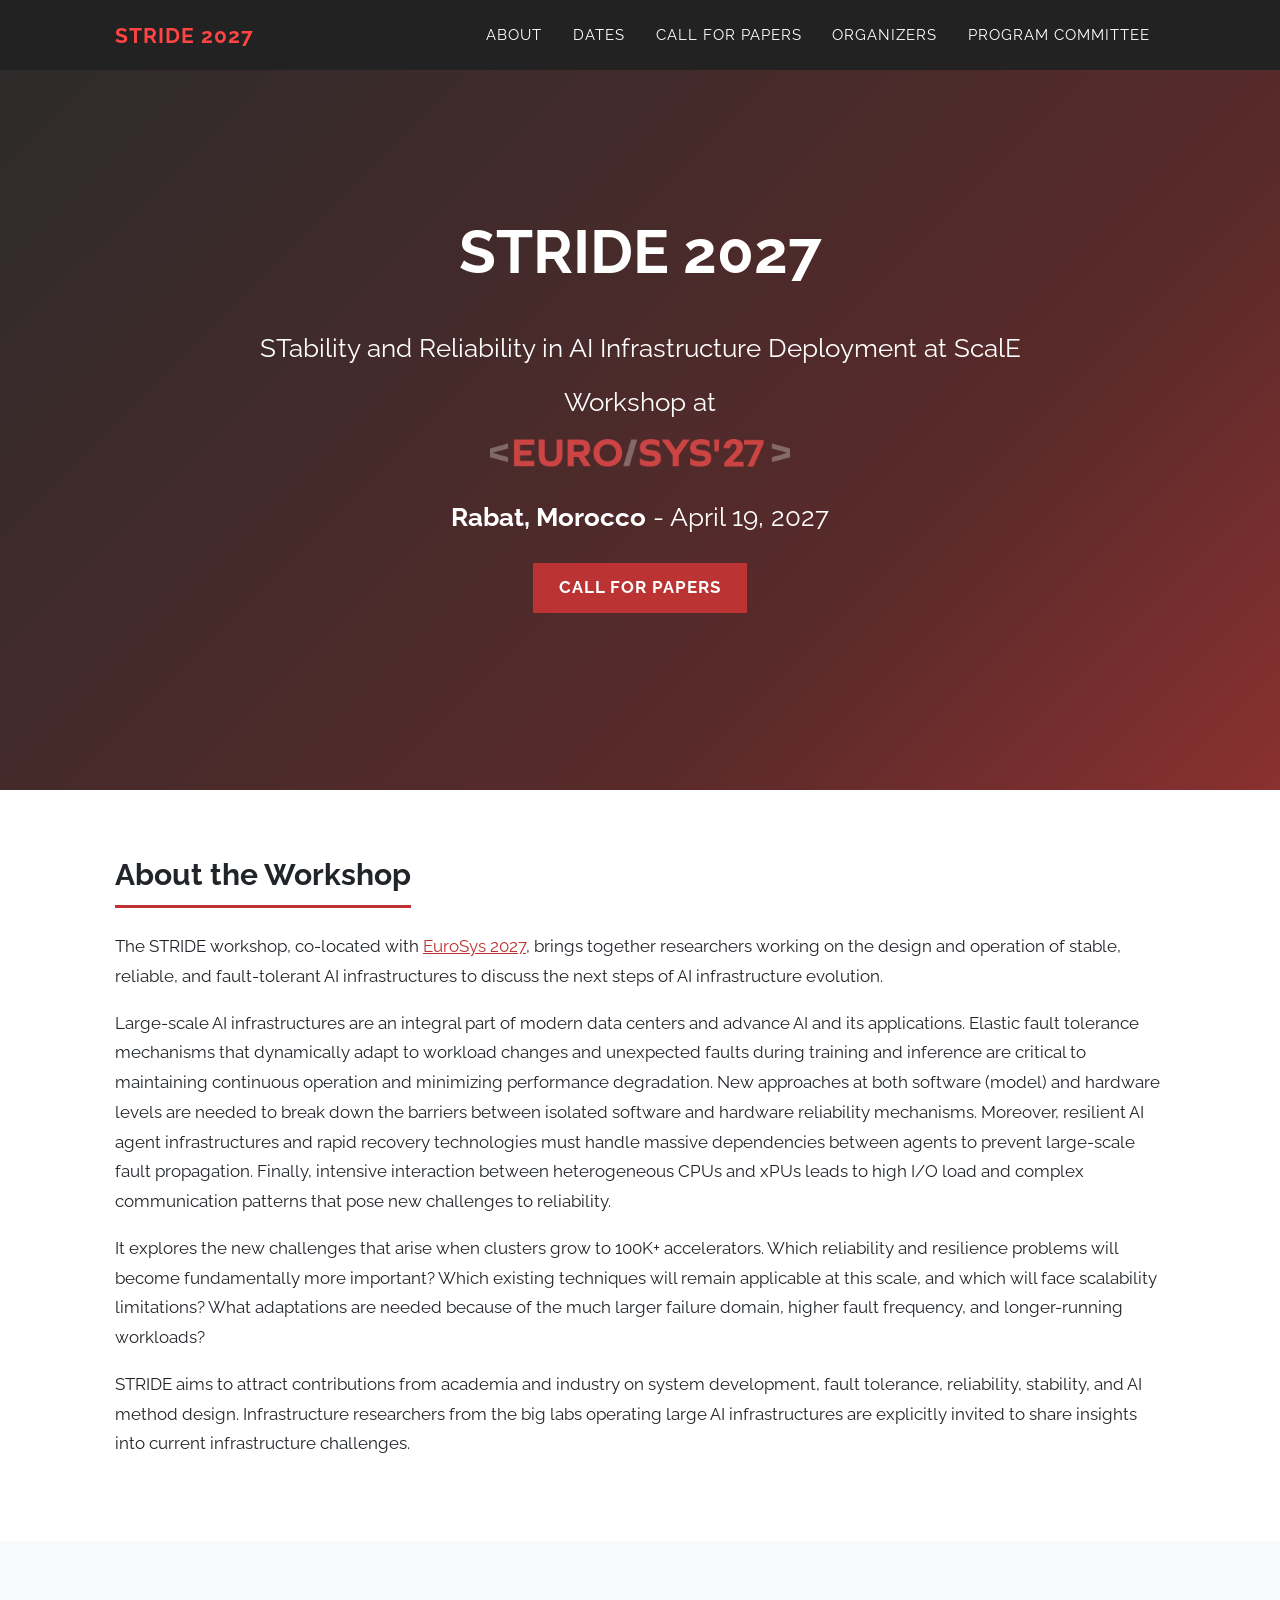
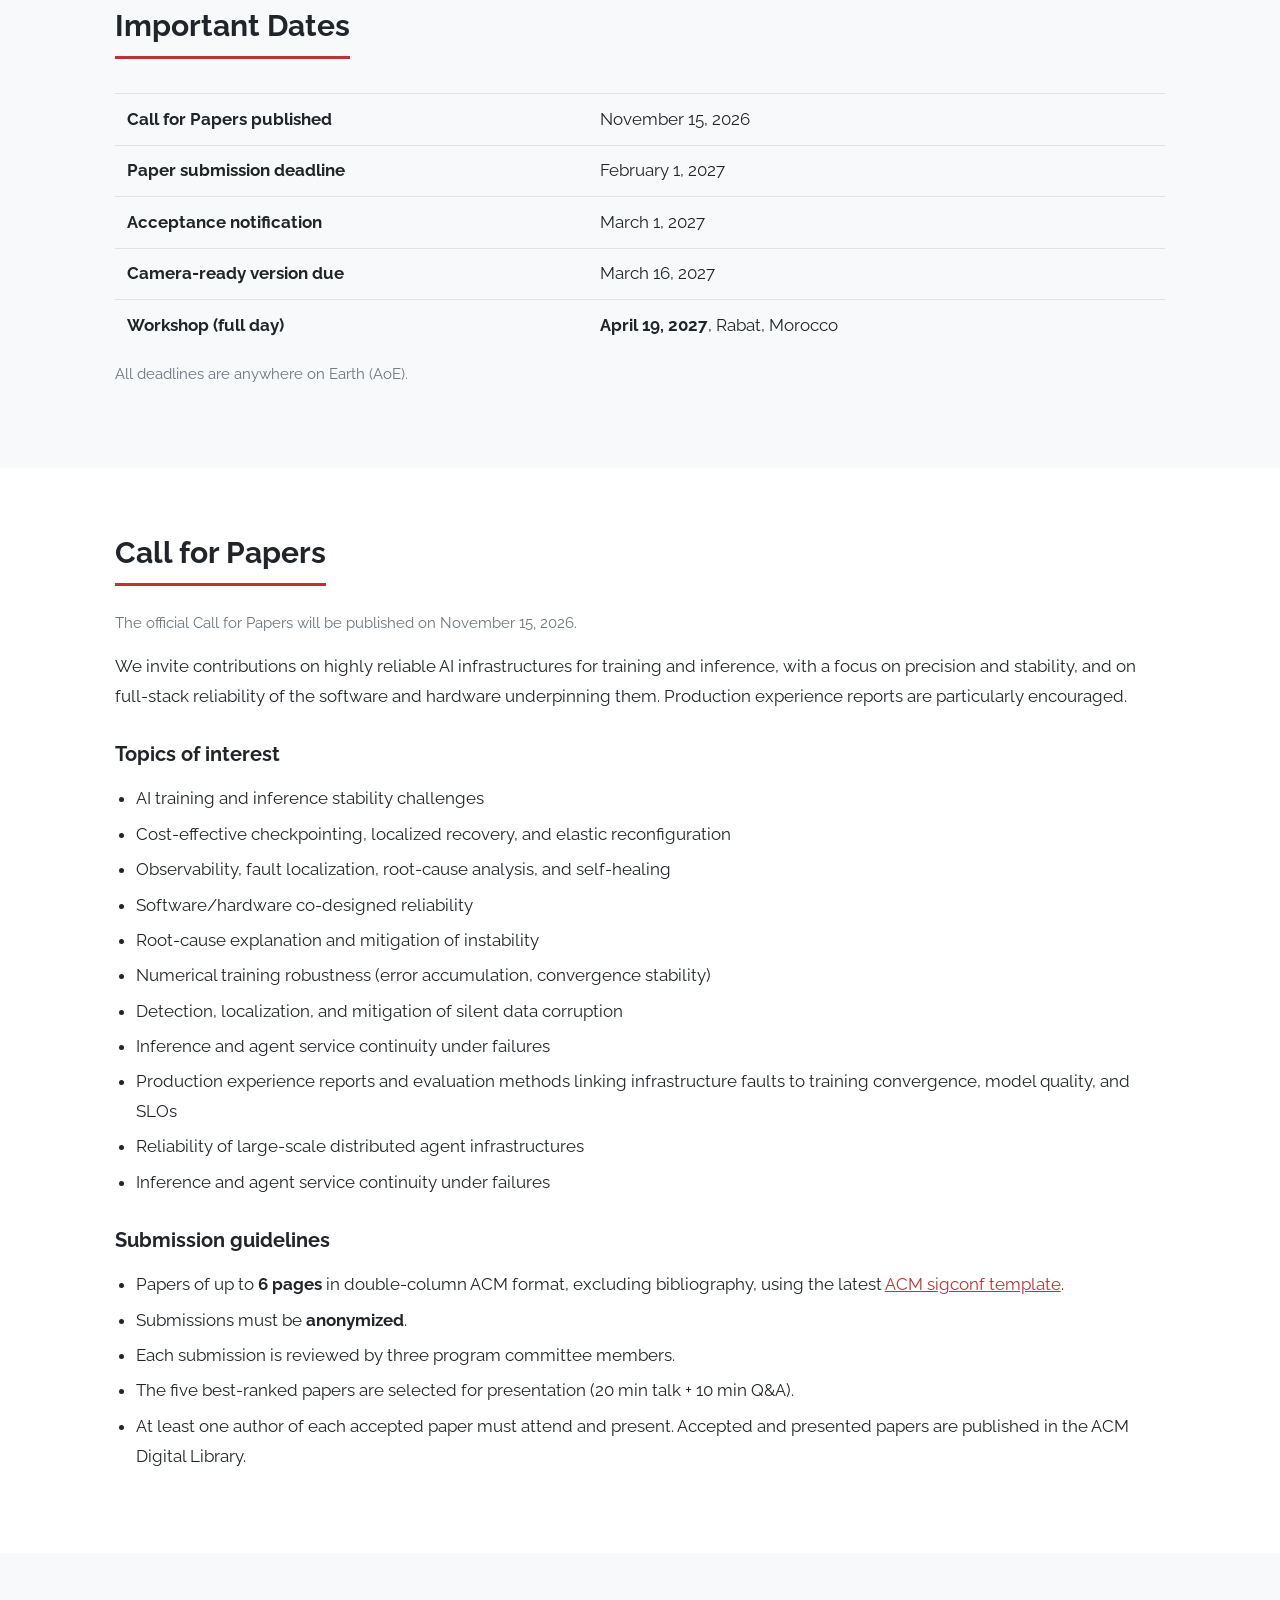
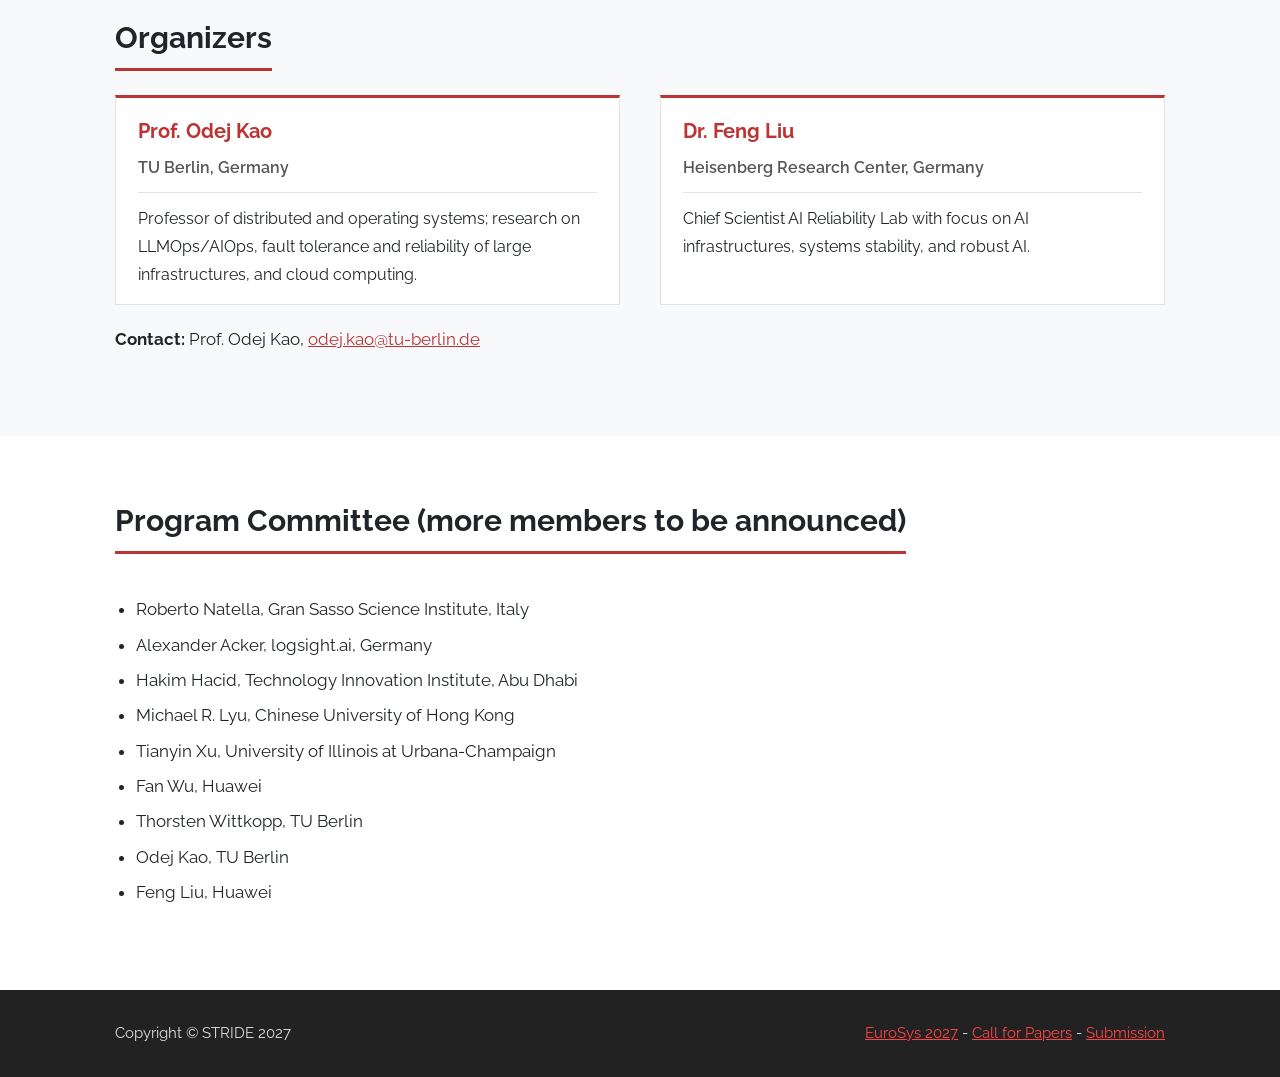
==== index.html @ d9fd4864 "Enhance workshop details and topics of interest Added a new paragraph discussing challenges with clu" ====
<!doctype html>
<html lang="en">
<head>
  <meta charset="utf-8">
  <meta name="viewport" content="width=device-width, initial-scale=1">
  <title>STRIDE 2027 - Workshop at EuroSys 2027</title>
  <meta name="description" content="STRIDE 2027: STability and Reliability in AI Infrastructure Deployment at ScalE. Workshop co-located with EuroSys 2027, Rabat, Morocco, April 19, 2027.">
  <link rel="icon" type="image/svg+xml" href="img/favicon.svg">
  <meta property="og:type" content="website">
  <meta property="og:title" content="STRIDE 2027 - Workshop at EuroSys 2027">
  <meta property="og:description" content="STability and Reliability in AI Infrastructure Deployment at ScalE. Rabat, Morocco, April 19, 2027.">
  <meta name="twitter:card" content="summary">
  <link rel="preconnect" href="https://fonts.googleapis.com">
  <link rel="preconnect" href="https://fonts.gstatic.com" crossorigin>
  <link href="https://fonts.googleapis.com/css?family=Raleway:400,700&display=swap" rel="stylesheet" media="print" onload="this.media='all'">
  <link rel="stylesheet" href="style.css?v=2">
</head>
<body id="page-top">

  <nav id="mainNav">
    <div class="container">
      <a class="brand" href="#page-top">STRIDE 2027</a>
      <button class="menu-toggle" aria-label="Toggle navigation" aria-expanded="false">Menu</button>
      <ul id="menu">
        <li><a href="#about">About</a></li>
        <li><a href="#dates">Dates</a></li>
        <li><a href="#cfp">Call for Papers</a></li>
        <li><a href="#organizers">Organizers</a></li>
        <li><a href="#committee">Program Committee</a></li>
      </ul>
    </div>
  </nav>

  <header class="masthead">
    <div class="container">
      <div class="intro-text">
        <div class="intro-heading">STRIDE 2027</div>
        <div class="intro-lead-in">STability and Reliability in AI Infrastructure Deployment at ScalE</div>
        <div class="intro-lead-in">Workshop at</div>
        <a class="eurosys-logo" href="https://2027.eurosys.org/"><img src="img/logoeuro27-dark.png" alt="EuroSys 2027" width="1620" height="154"></a>
        <div class="intro-lead-in"><strong>Rabat, Morocco</strong> - April 19, 2027</div>
        <p><a class="btn" href="#cfp">Call for Papers</a></p>
      </div>
    </div>
  </header>

  <section id="about">
    <div class="container">
      <h2 class="section-heading">About the Workshop</h2>
      <p>The STRIDE workshop, co-located with <a href="https://2027.eurosys.org/">EuroSys 2027</a>, brings together researchers working on the design and operation of stable, reliable, and fault-tolerant AI infrastructures to discuss the next steps of AI infrastructure evolution.</p>
      <p>Large-scale AI infrastructures are an integral part of modern data centers and advance AI and its applications. Elastic fault tolerance mechanisms that dynamically adapt to workload changes and unexpected faults during training and inference are critical to maintaining continuous operation and minimizing performance degradation. New approaches at both software (model) and hardware levels are needed to break down the barriers between isolated software and hardware reliability mechanisms. Moreover, resilient AI agent infrastructures and rapid recovery technologies must handle massive dependencies between agents to prevent large-scale fault propagation. Finally, intensive interaction between heterogeneous CPUs and xPUs leads to high I/O load and complex communication patterns that pose new challenges to reliability.</p>
      <p>It explores the new challenges that arise when clusters grow to 100K+ accelerators. Which reliability and resilience problems will become fundamentally more important? Which existing techniques will remain applicable at this scale, and which will face scalability limitations? What adaptations are needed because of the much larger failure domain, higher fault frequency, and longer-running workloads?</p>
      <p>STRIDE aims to attract contributions from academia and industry on system development, fault tolerance, reliability, stability, and AI method design. Infrastructure researchers from the big labs operating large AI infrastructures are explicitly invited to share insights into current infrastructure challenges.</p>
    </div>
  </section>

  <section id="dates" class="alt">
    <div class="container">
      <h2 class="section-heading">Important Dates</h2>
      <table class="table">
        <tr><th>Call for Papers published</th><td>November 15, 2026</td></tr>
        <tr><th>Paper submission deadline</th><td>February 1, 2027</td></tr>
        <tr><th>Acceptance notification</th><td>March 1, 2027</td></tr>
        <tr><th>Camera-ready version due</th><td>March 16, 2027</td></tr>
        <tr><th>Workshop (full day)</th><td><strong>April 19, 2027</strong>, Rabat, Morocco</td></tr>
      </table>
      <p class="note">All deadlines are anywhere on Earth (AoE).</p>
    </div>
  </section>

  <section id="cfp">
    <div class="container">
      <h2 class="section-heading">Call for Papers</h2>
      <p class="note">The official Call for Papers will be published on November 15, 2026.</p>
      <p>We invite contributions on highly reliable AI infrastructures for training and inference, with a focus on precision and stability, and on full-stack reliability of the software and hardware underpinning them. Production experience reports are particularly encouraged.</p>
      <h3 class="section-subheading">Topics of interest</h3>
      <ul>
        <li>AI training and inference stability challenges</li>
        <li>Cost-effective checkpointing, localized recovery, and elastic reconfiguration</li>
        <li>Observability, fault localization, root-cause analysis, and self-healing</li>
        <li>Software/hardware co-designed reliability</li>
        <li>Root-cause explanation and mitigation of instability</li>
        <li>Numerical training robustness (error accumulation, convergence stability)</li>
        <li>Detection, localization, and mitigation of silent data corruption</li>
        <li>Inference and agent service continuity under failures</li>
        <li>Production experience reports and evaluation methods linking infrastructure faults to training convergence, model quality, and SLOs</li>
        <li>Reliability of large-scale distributed agent infrastructures</li>
        <li>Inference and agent service continuity under failures</li>
      </ul>
      <h3 class="section-subheading">Submission guidelines</h3>
      <ul>
        <li>Papers of up to <strong>6 pages</strong> in double-column ACM format, excluding bibliography, using the latest <a href="https://www.acm.org/publications/proceedings-template">ACM sigconf template</a>.</li>
        <li>Submissions must be <strong>anonymized</strong>.</li>
        <li>Each submission is reviewed by three program committee members.</li>
        <li>The five best-ranked papers are selected for presentation (20 min talk + 10 min Q&amp;A).</li>
        <li>At least one author of each accepted paper must attend and present. Accepted and presented papers are published in the ACM Digital Library.</li>
      </ul>
    </div>
  </section>

  <section id="organizers" class="alt">
    <div class="container">
      <h2 class="section-heading">Organizers</h2>
      <div class="cols cards">
        <div>
          <h3 class="section-subheading"><a href="https://www.tu.berlin/en/dos/team/professor">Prof. Odej Kao</a></h3>
          <p class="affil">TU Berlin, Germany</p>
          <p class="bio">Professor of distributed and operating systems; research on LLMOps/AIOps, fault tolerance and reliability of large infrastructures, and cloud computing.</p>
        </div>
        <div>
          <h3 class="section-subheading">Dr. Feng Liu</h3>
          <p class="affil">Heisenberg Research Center, Germany</p>
          <p class="bio">Chief Scientist AI Reliability Lab with focus on AI infrastructures, systems stability, and robust AI.</p>
        </div>
      </div>
      <p><strong>Contact:</strong> Prof. Odej Kao, <a href="mailto:odej.kao@tu-berlin.de">odej.kao@tu-berlin.de</a></p>
    </div>
  </section>

  <section id="committee">
    <div class="container">
      <h2 class="section-heading">Program Committee (more members to be announced) </h2>
      <ul>
        <li>Roberto Natella, Gran Sasso Science Institute, Italy</li>
        <li>Alexander Acker, logsight.ai, Germany</li>
        <li>Hakim Hacid, Technology Innovation Institute, Abu Dhabi</li>
        <li>Michael R. Lyu, Chinese University of Hong Kong</li>
        <li>Tianyin Xu, University of Illinois at Urbana-Champaign</li>
        <li>Fan Wu, Huawei</li>
        <li>Thorsten Wittkopp, TU Berlin</li>
        <li>Odej Kao, TU Berlin</li>
        <li>Feng Liu, Huawei</li>
      </ul>
    </div>
  </section>

  <footer>
    <div class="container">
      <span>Copyright &copy; STRIDE 2027</span>
      <span class="links"><a href="https://2027.eurosys.org/">EuroSys 2027</a> - <a href="#cfp">Call for Papers</a> - <a href="https://stride.hotcrp.com">Submission</a></span>
    </div>
  </footer>

  <script src="script.js"></script>
</body>
</html>
---- style.css ----
/* Light theme modelled on the EuroSys 2027 site (Start Bootstrap "Agency") */
:root{--accent:#b33;--accent-hover:#d44;--nav:#222;--line:#e3e3e3;--alt:#f8f9fa}
*{box-sizing:border-box}
html{scroll-behavior:smooth;scroll-padding-top:70px}
body{margin:0;background:#fff;color:#212529;overflow-x:hidden;font:16px/1.75 'Raleway','Helvetica Neue',Helvetica,Arial,sans-serif}
a{color:var(--accent)}
a:hover{color:var(--accent-hover)}
.container{max-width:1000px;margin:0 auto;padding:0 15px}
h1,h2,h3{font-weight:700;line-height:1.3}
#mainNav{position:fixed;top:0;left:0;right:0;z-index:100;background:var(--nav)}
#mainNav .container{display:flex;align-items:center;justify-content:space-between;flex-wrap:wrap;padding-top:8px;padding-bottom:8px}
.brand{color:#f44;font-weight:700;font-size:1.25em;text-decoration:none;letter-spacing:1px}
#menu{list-style:none;display:flex;margin:0;padding:0}
#menu a{display:block;padding:.9em 1em;color:#fff;text-decoration:none;text-transform:uppercase;font-size:90%;letter-spacing:1px}
#menu a:hover{color:#f44}
.menu-toggle{display:none;border:0;background:#c44;color:#fff;font:inherit;font-size:12px;text-transform:uppercase;padding:13px;cursor:pointer}
.masthead{text-align:center;color:#fff;background:linear-gradient(135deg,#2b2b2b,#5a2a2a 70%,#8a3030)}
.intro-text{padding:140px 0 90px}
.intro-heading{font-size:36px;font-weight:700;margin-bottom:25px}
.intro-lead-in{font-size:20px;line-height:1.4;margin-bottom:18px}
.plain{color:#fff}
.btn{display:inline-block;margin-top:10px;padding:10px 26px;background:var(--accent);color:#fff;text-decoration:none;text-transform:uppercase;letter-spacing:1px;font-weight:700}
.btn:hover{background:var(--accent-hover);color:#fff}
section{padding:65px 0}
section.alt{background:var(--alt)}
.section-heading{font-size:30px;margin:0 0 15px}
.section-subheading{font-size:20px;font-weight:700;margin:30px 0 12px}
p{margin:0 0 1em}
.note{font-size:90%;color:#6c757d}
.table{width:100%;border-collapse:collapse;margin:10px 0}
.table th,.table td{text-align:left;padding:.65rem .75rem;border-top:1px solid var(--line);vertical-align:top}
.table thead th{border-top:0;border-bottom:2px solid var(--line)}
.dates th,#dates .table th{width:45%}
.cols{display:grid;grid-template-columns:repeat(2,1fr);gap:0 40px}
.cols.three{grid-template-columns:repeat(3,1fr)}
footer{padding:30px 0;font-size:90%;background:var(--nav);color:#ddd}
footer a{color:#f44}
footer a:hover{color:#fff}
footer .container{display:flex;justify-content:space-between;flex-wrap:wrap;gap:10px}
@media (min-width:768px){.intro-heading{font-size:60px}.intro-lead-in{font-size:26px}.intro-text{padding:200px 0 160px}}
@media (max-width:900px){
  .menu-toggle{display:block}
  #menu{display:none;flex-direction:column;width:100%}
  #menu.open{display:flex}
  .cols,.cols.three{grid-template-columns:1fr}
}

/* Layout refinements */
body{font-size:17px}
.container{max-width:1080px}
section ul{padding-left:1.3rem}
section li{margin-bottom:.35rem}
.section-heading{position:relative;display:inline-block;padding-bottom:14px;margin-bottom:24px}
.section-heading::after{content:"";position:absolute;left:0;bottom:0;width:100%;height:3px;background:var(--accent)}
.schedule td:first-child{white-space:nowrap;width:9.5em;font-variant-numeric:tabular-nums;color:#555}
.schedule tr.key td{font-weight:700;background:#fbeeee}
.schedule tr.break td{color:#6c757d;font-style:italic}
.cards>div{background:#fff;border:1px solid var(--line);border-top:3px solid var(--accent);padding:6px 22px 14px;margin-bottom:20px}
.cards .section-subheading{margin-top:14px;color:var(--accent)}
.cards p{margin-bottom:0}
.pc{columns:2;column-gap:40px;list-style:none;padding-left:0}
.pc li{break-inside:avoid}
.masthead .intro-lead-in:first-of-type{font-size:22px;margin-left:auto;margin-right:auto}
@media (max-width:900px){.pc{columns:1}.schedule td:first-child{width:7.5em}section{padding:45px 0}}
.eurosys-logo{display:inline-block;margin-bottom:22px}
.eurosys-logo img{display:block;height:auto;width:min(300px,70vw)}
.cards .affil{color:#555;font-weight:600;font-size:95%;line-height:1.45;margin:0 0 12px;padding-bottom:12px;border-bottom:1px solid var(--line)}
.cards .bio{margin:0;font-size:95%}
.cols.three{gap:0 28px}
.cards .section-subheading a{text-decoration:none}
.cards .section-subheading a:hover{text-decoration:underline}
.pc li{margin-bottom:.8rem;line-height:1.5}
.pc .inst{color:#555;font-size:95%}
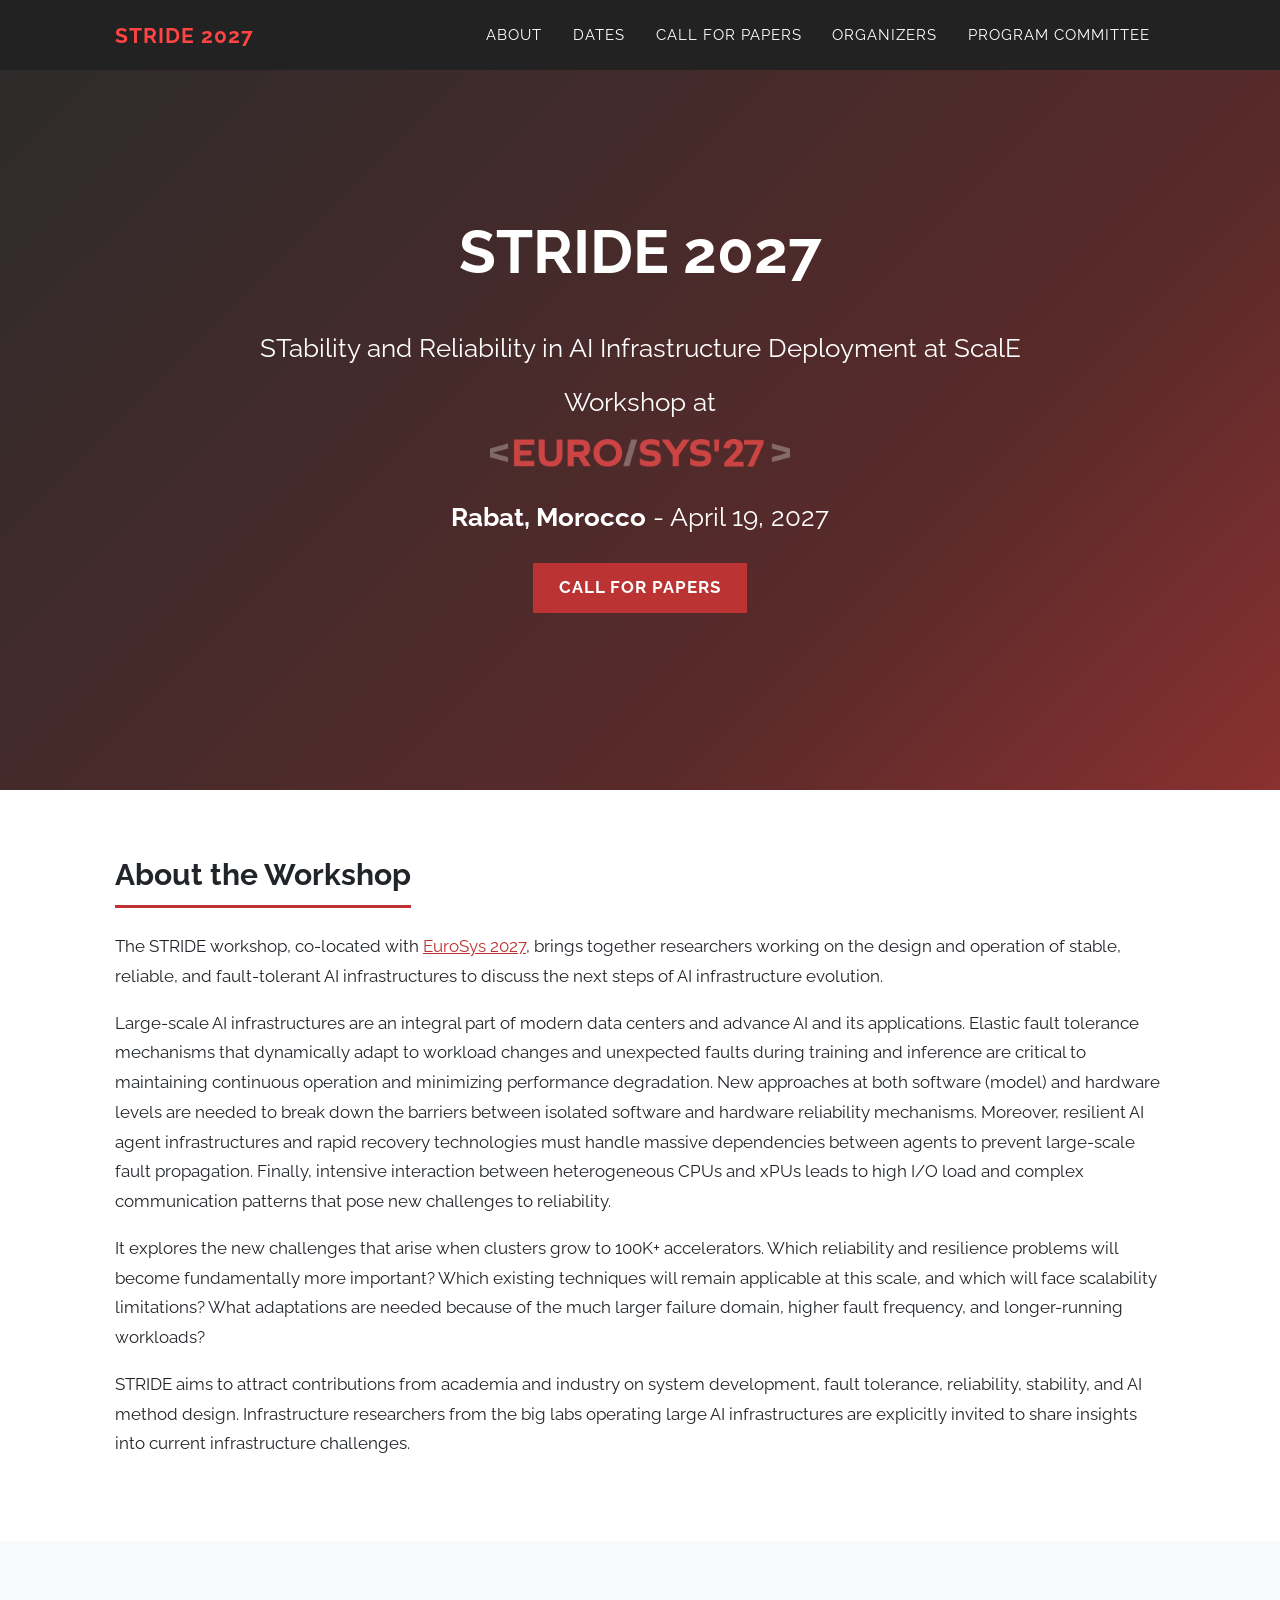
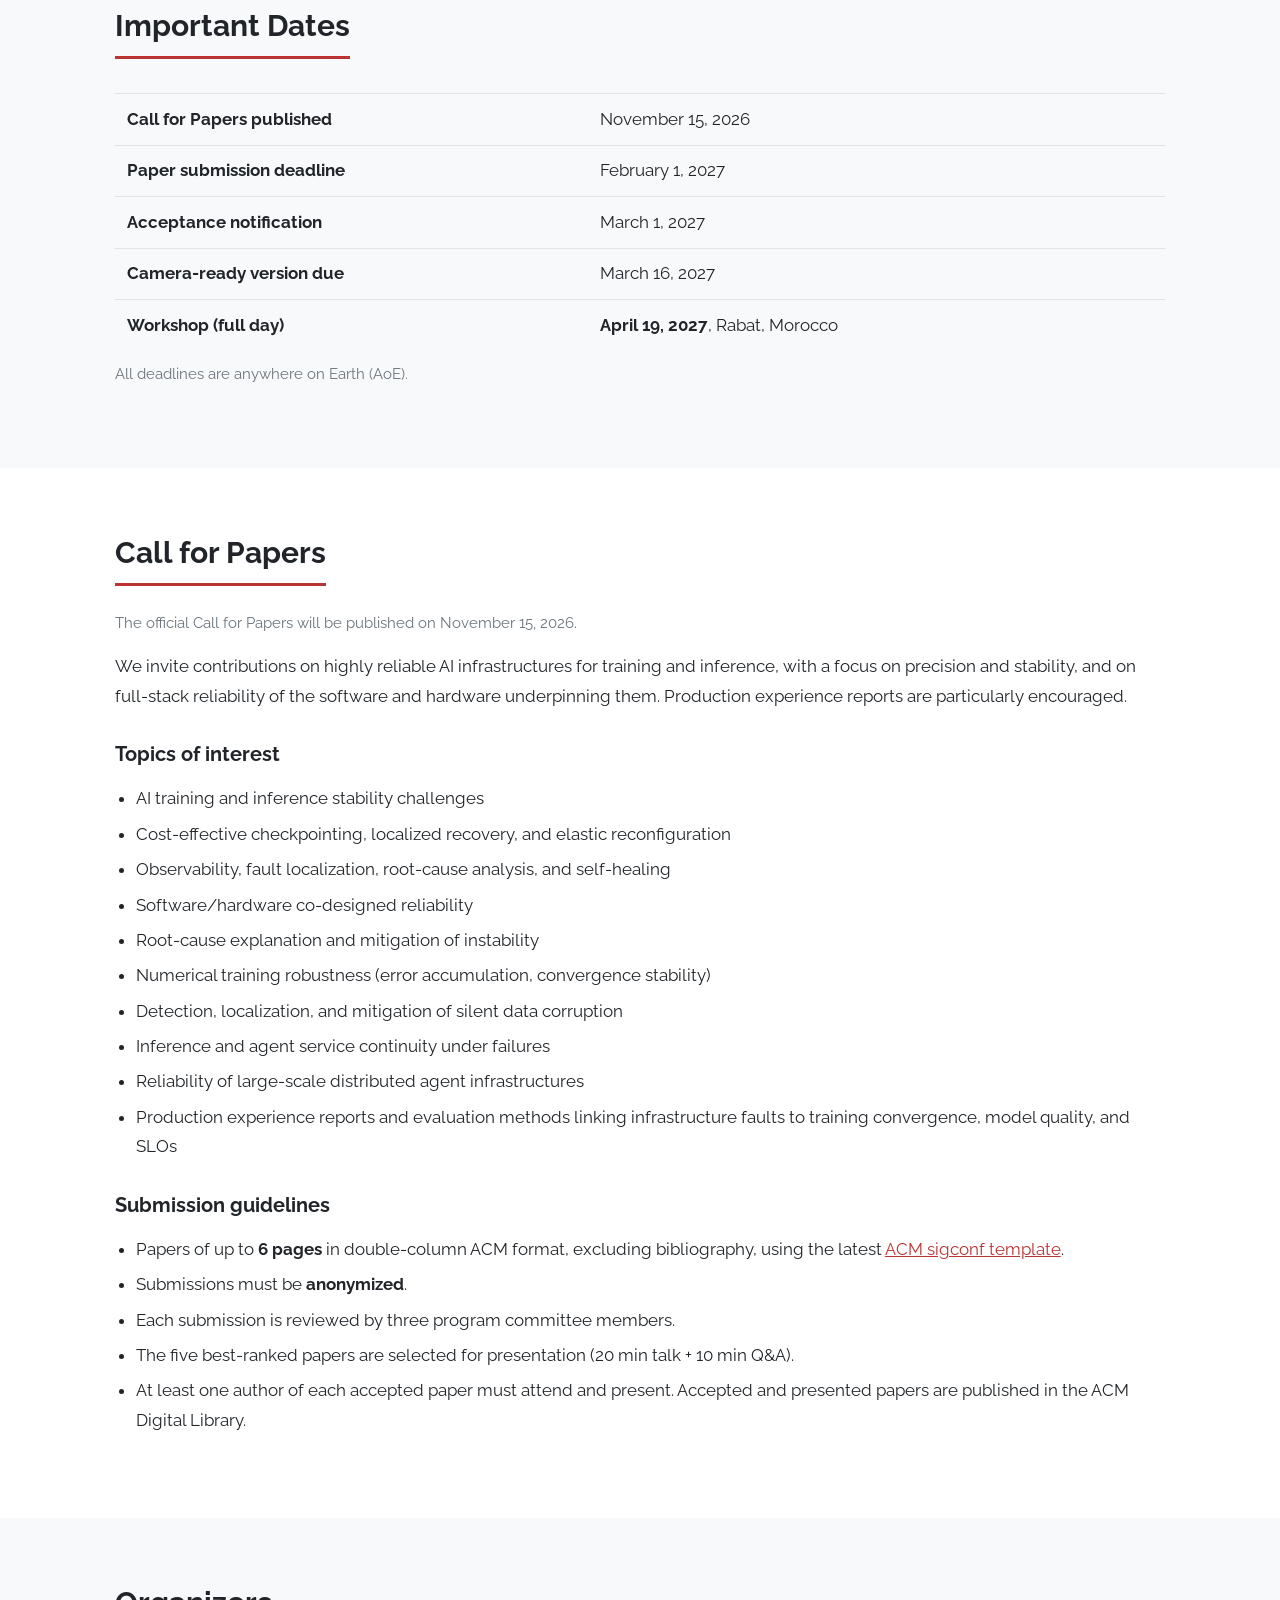
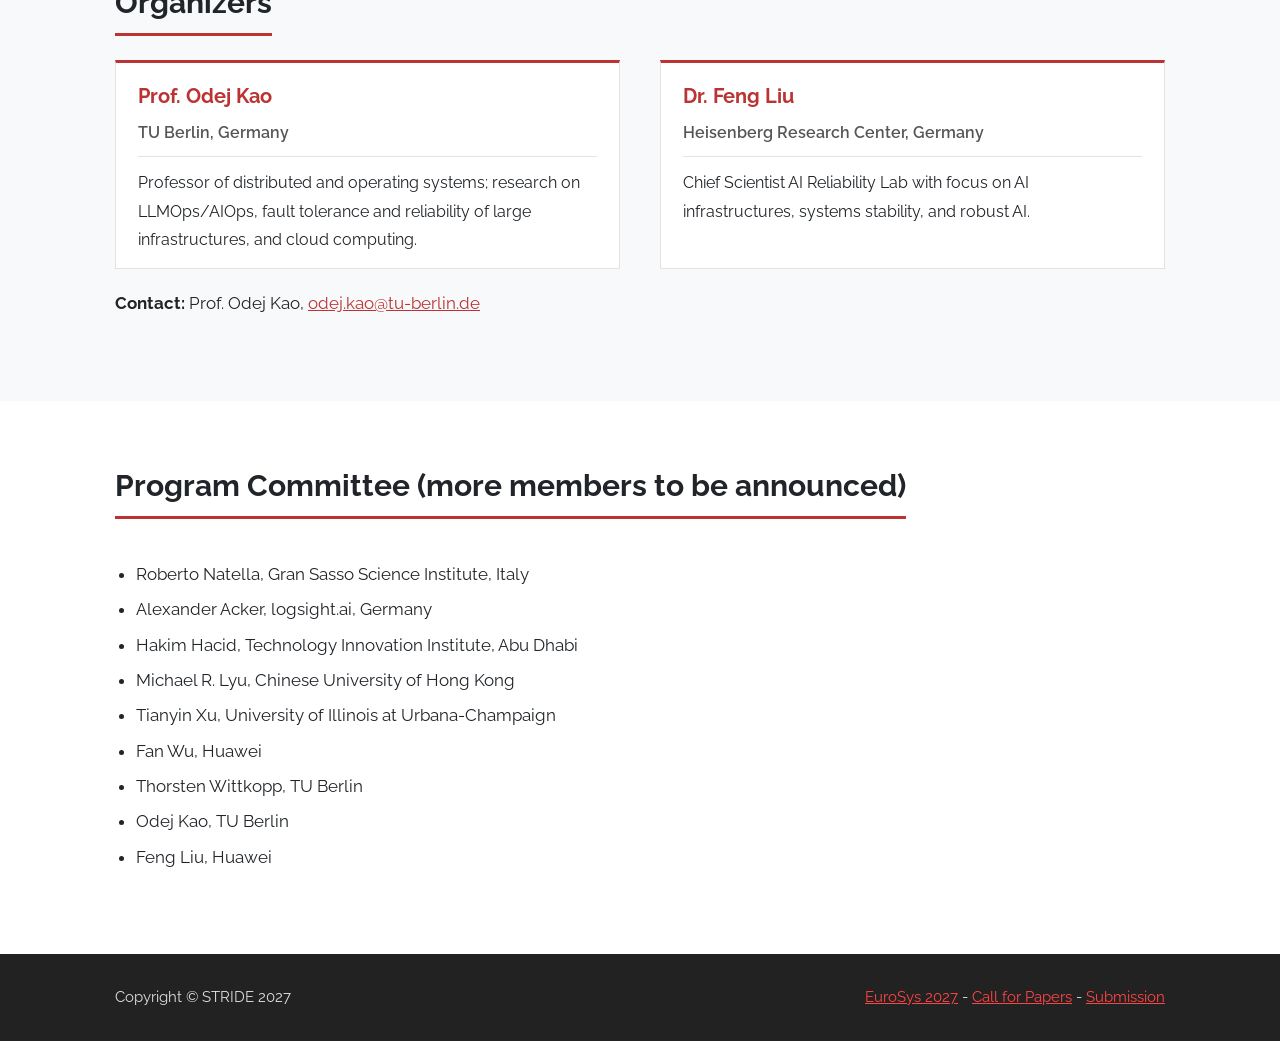
==== commit 1ffc10cf: "Reorder list items in index.html" ====
--- a/index.html
+++ b/index.html
@@ -83,9 +83,8 @@
         <li>Numerical training robustness (error accumulation, convergence stability)</li>
         <li>Detection, localization, and mitigation of silent data corruption</li>
         <li>Inference and agent service continuity under failures</li>
+        <li>Reliability of large-scale distributed agent infrastructures</li>
         <li>Production experience reports and evaluation methods linking infrastructure faults to training convergence, model quality, and SLOs</li>
-        <li>Reliability of large-scale distributed agent infrastructures</li>
-        <li>Inference and agent service continuity under failures</li>
       </ul>
       <h3 class="section-subheading">Submission guidelines</h3>
       <ul>
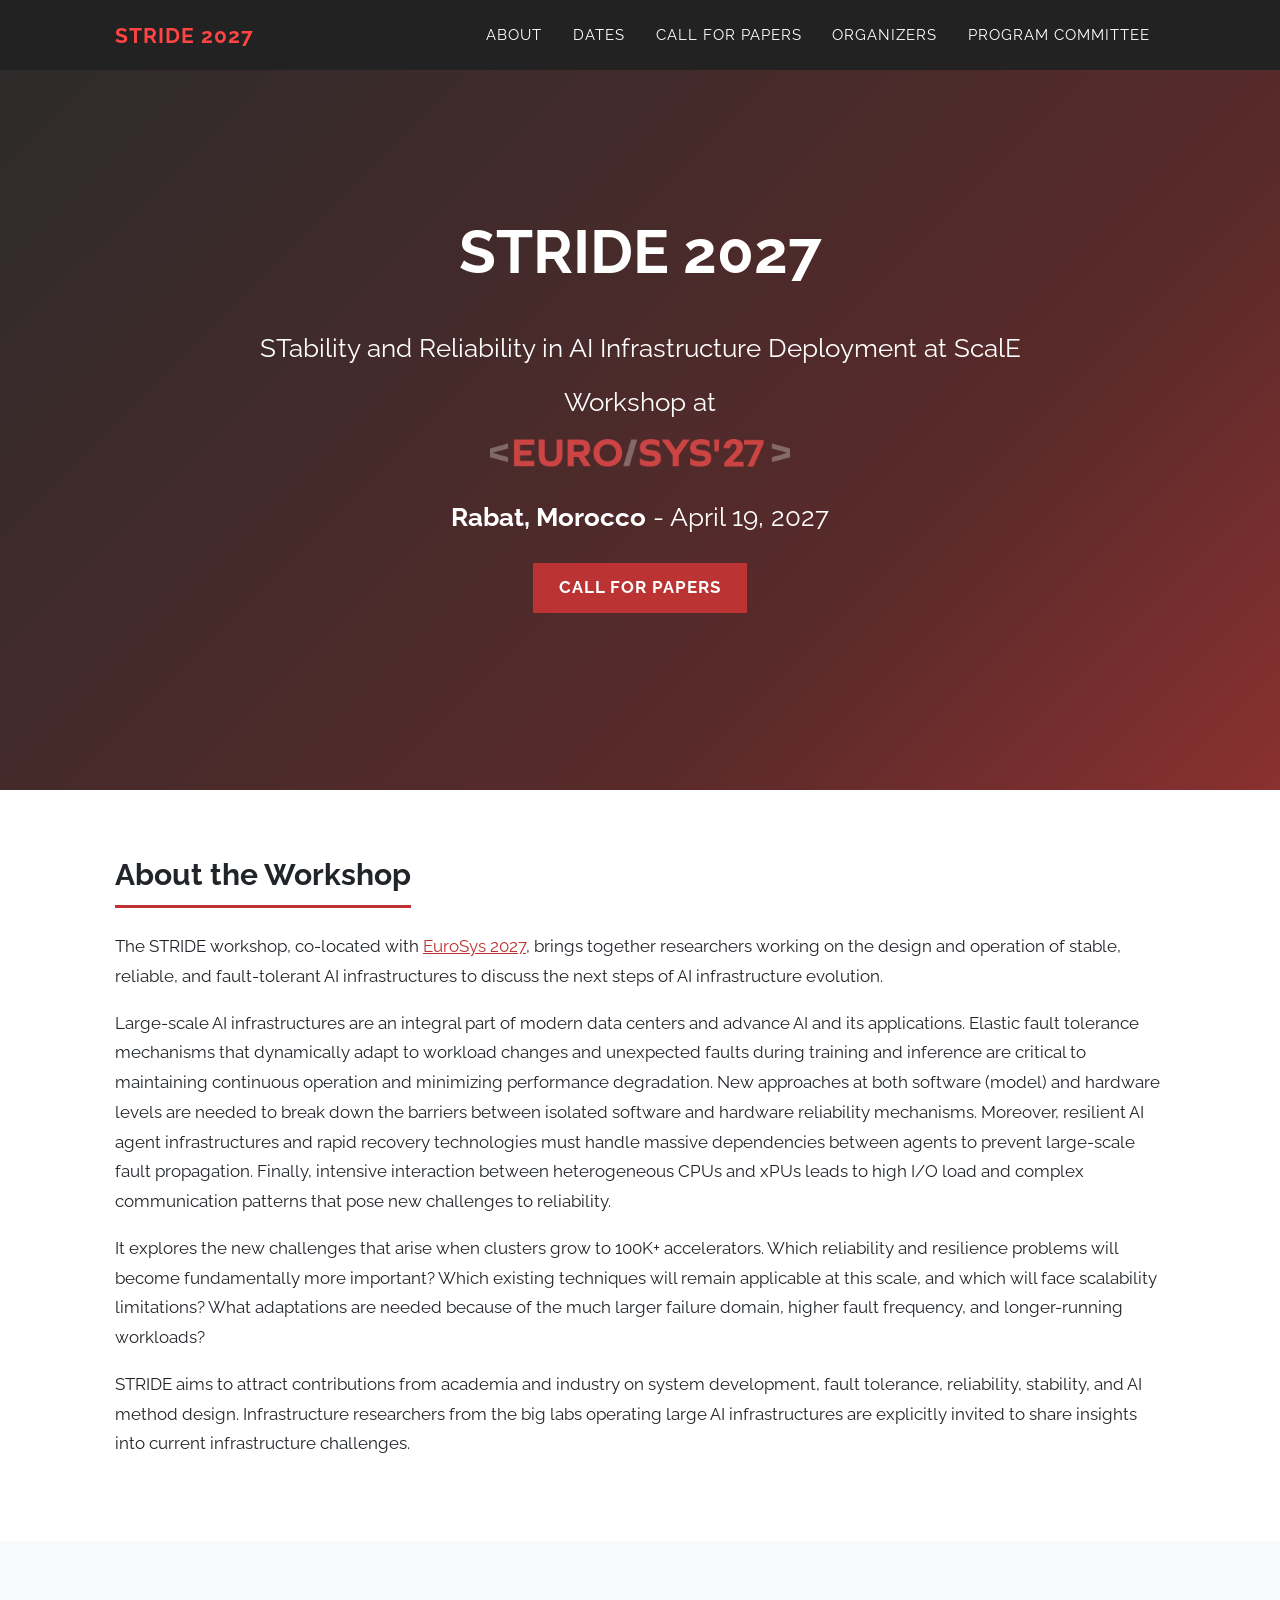
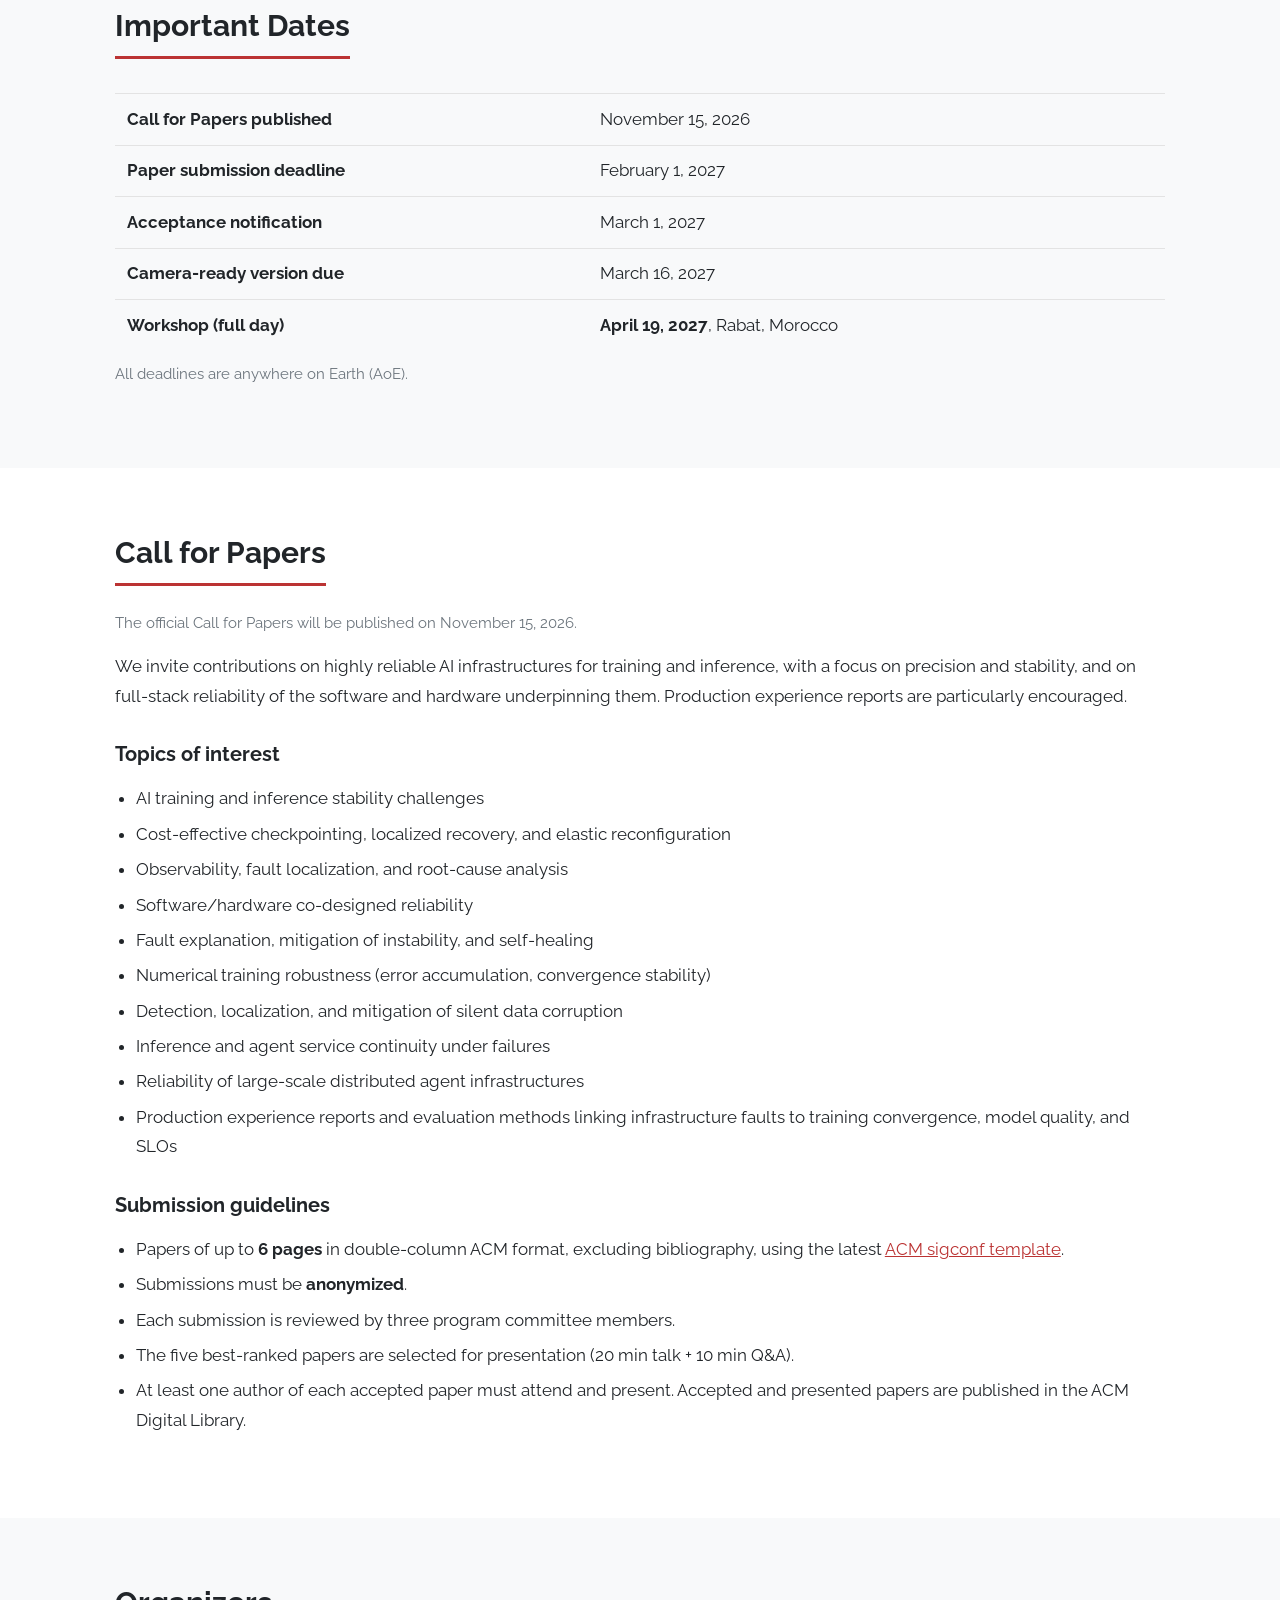
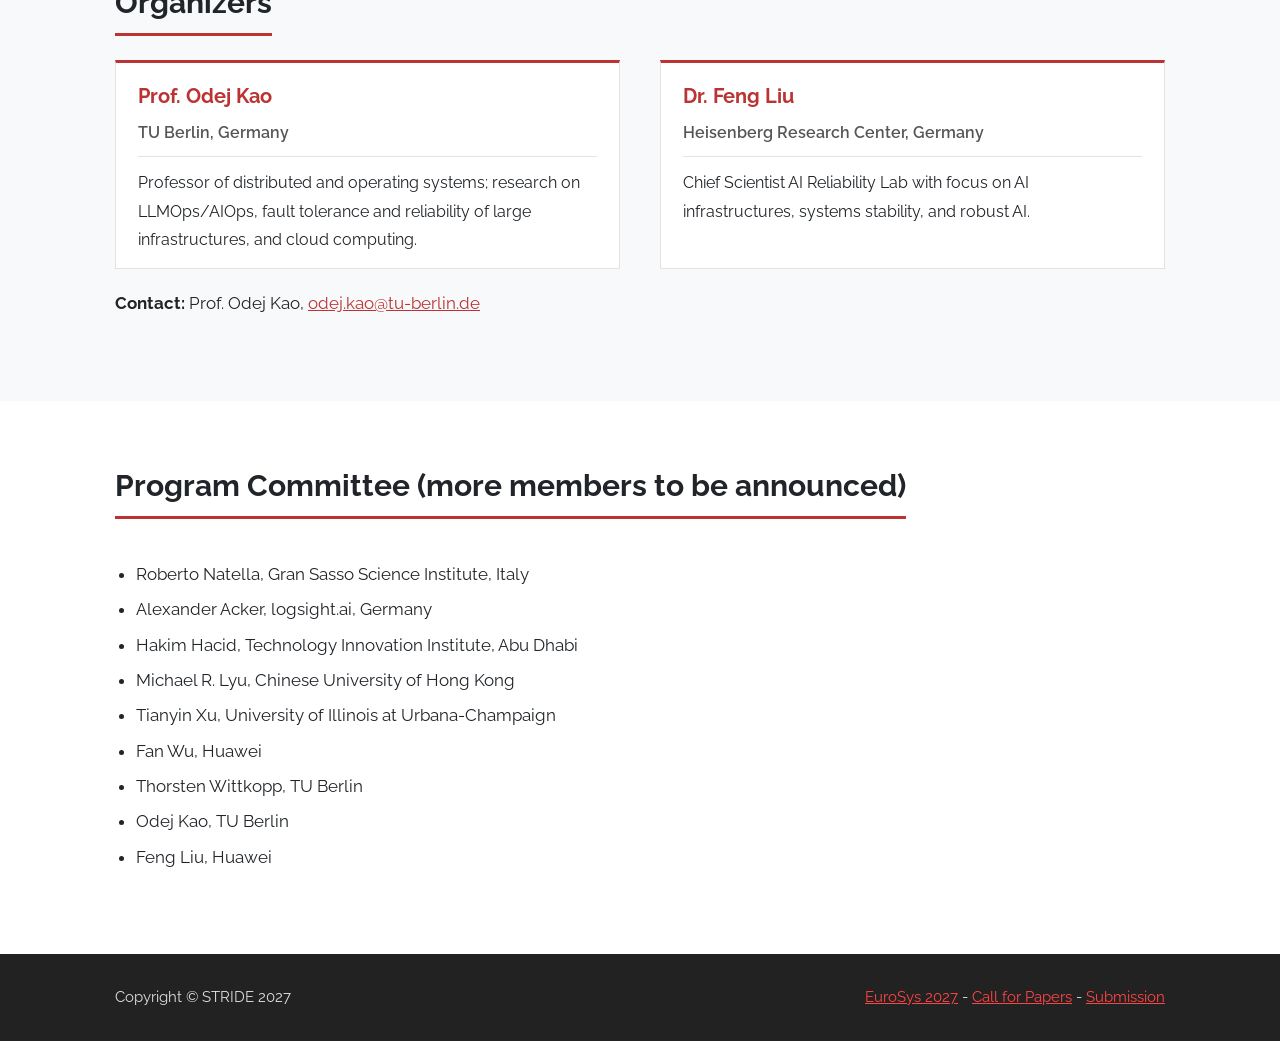
==== commit 4a7214df: "Simplify topics of interest in index.html Removed redundant phrases from topics list." ====
--- a/index.html
+++ b/index.html
@@ -77,9 +77,9 @@
       <ul>
         <li>AI training and inference stability challenges</li>
         <li>Cost-effective checkpointing, localized recovery, and elastic reconfiguration</li>
-        <li>Observability, fault localization, root-cause analysis, and self-healing</li>
+        <li>Observability, fault localization, and root-cause analysis</li>
         <li>Software/hardware co-designed reliability</li>
-        <li>Root-cause explanation and mitigation of instability</li>
+        <li>Fault explanation, mitigation of instability, and self-healing</li>
         <li>Numerical training robustness (error accumulation, convergence stability)</li>
         <li>Detection, localization, and mitigation of silent data corruption</li>
         <li>Inference and agent service continuity under failures</li>
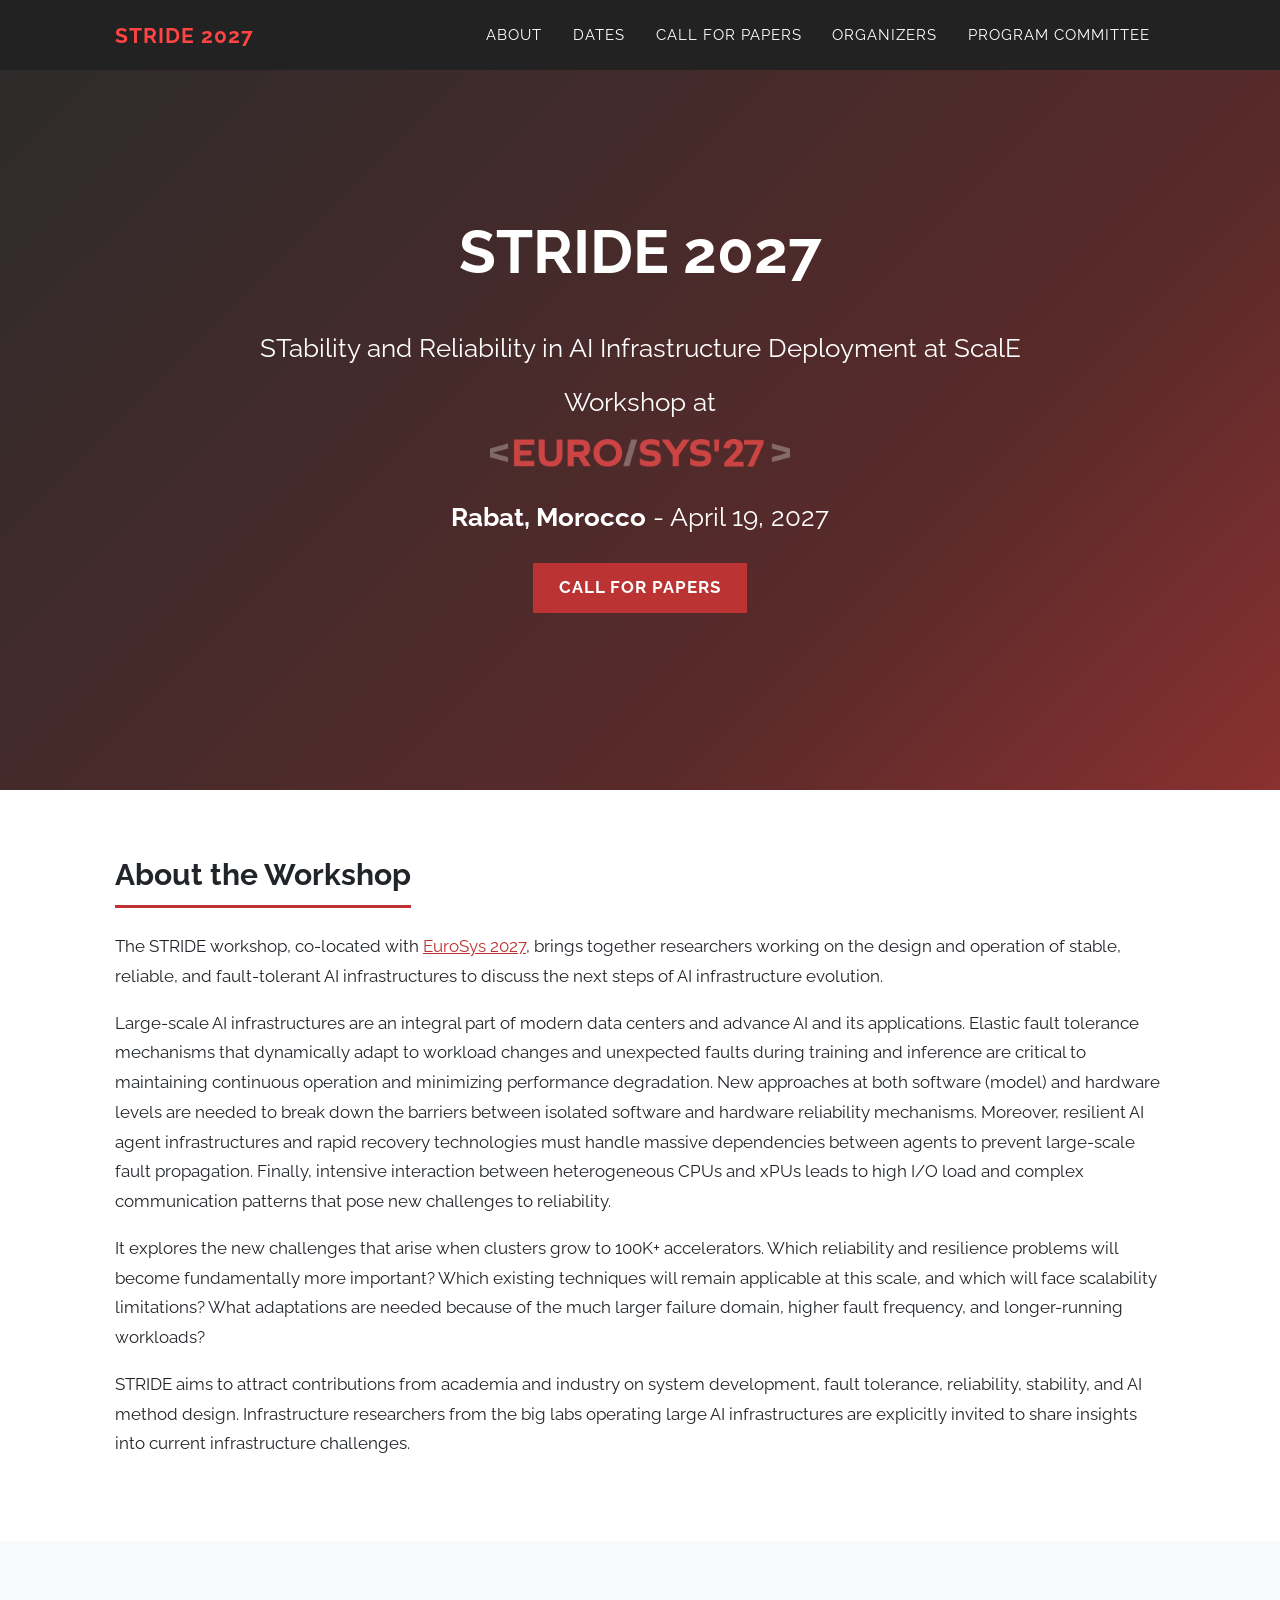
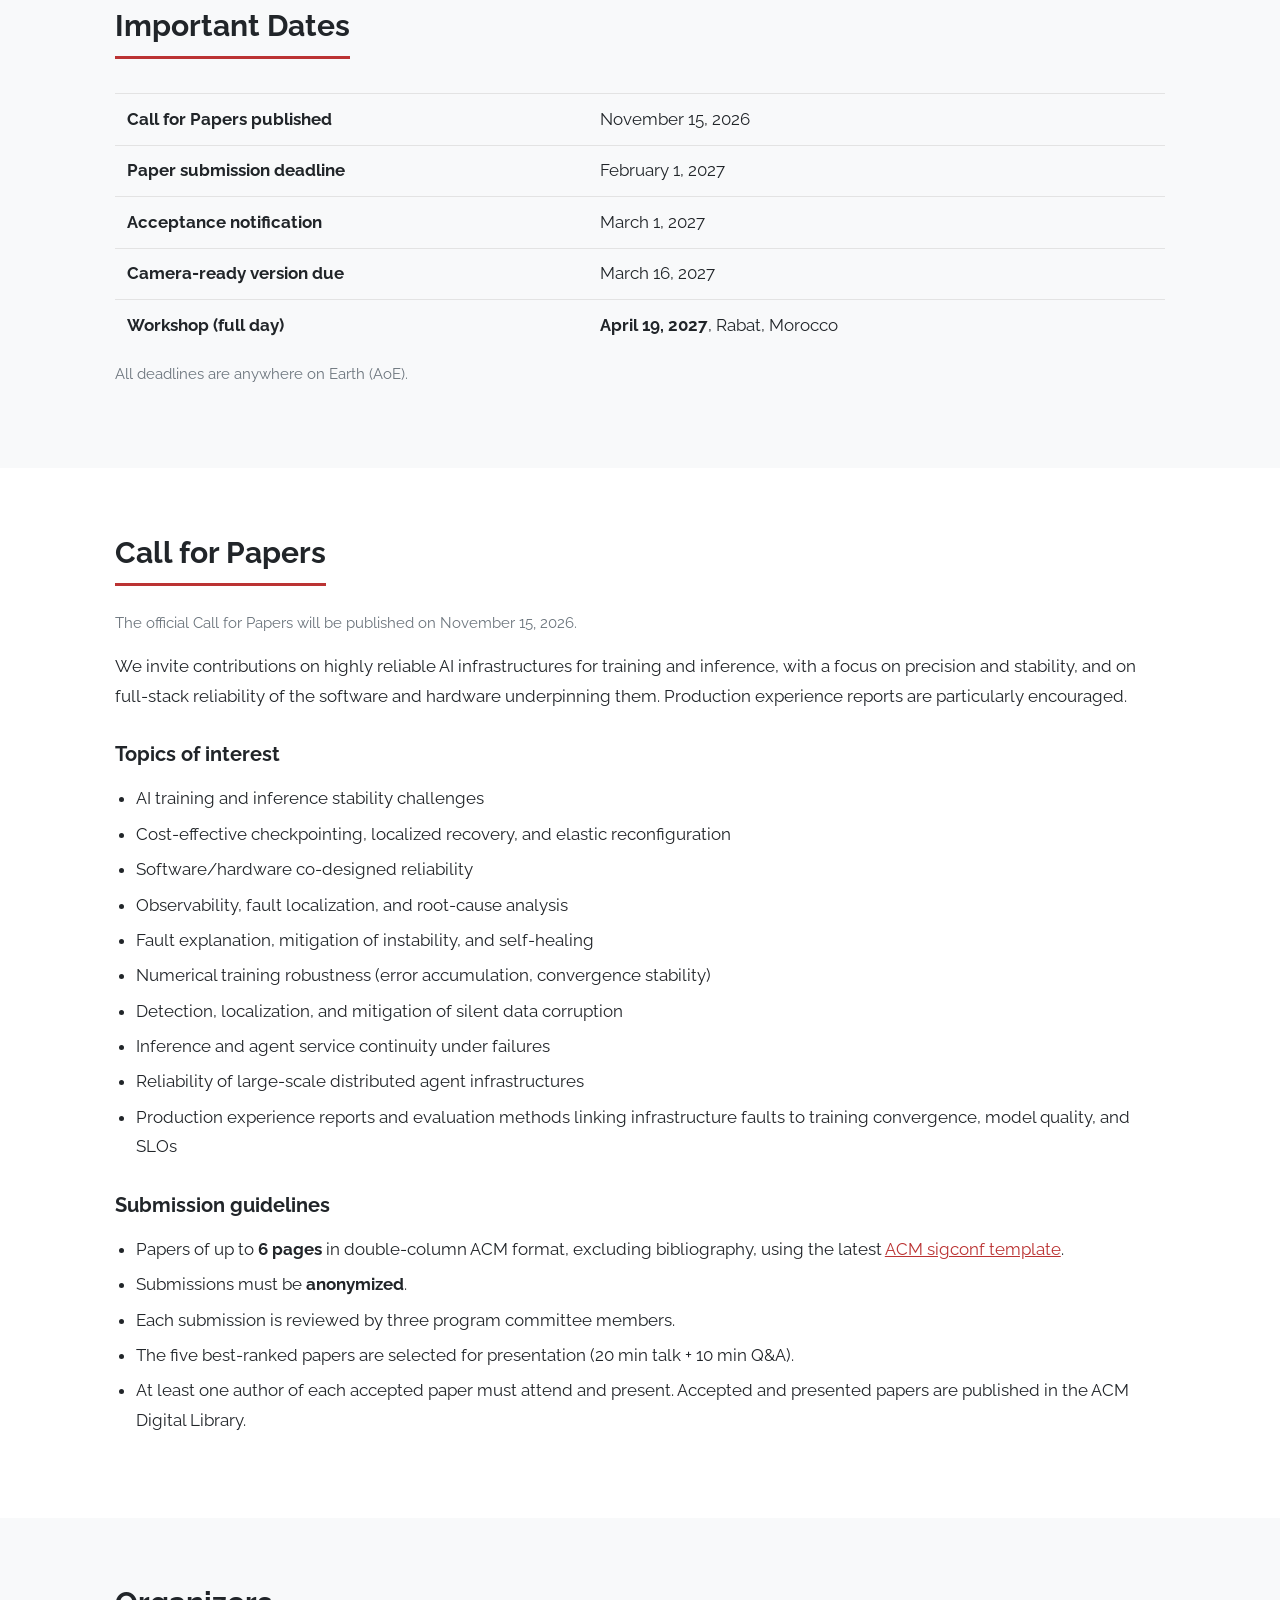
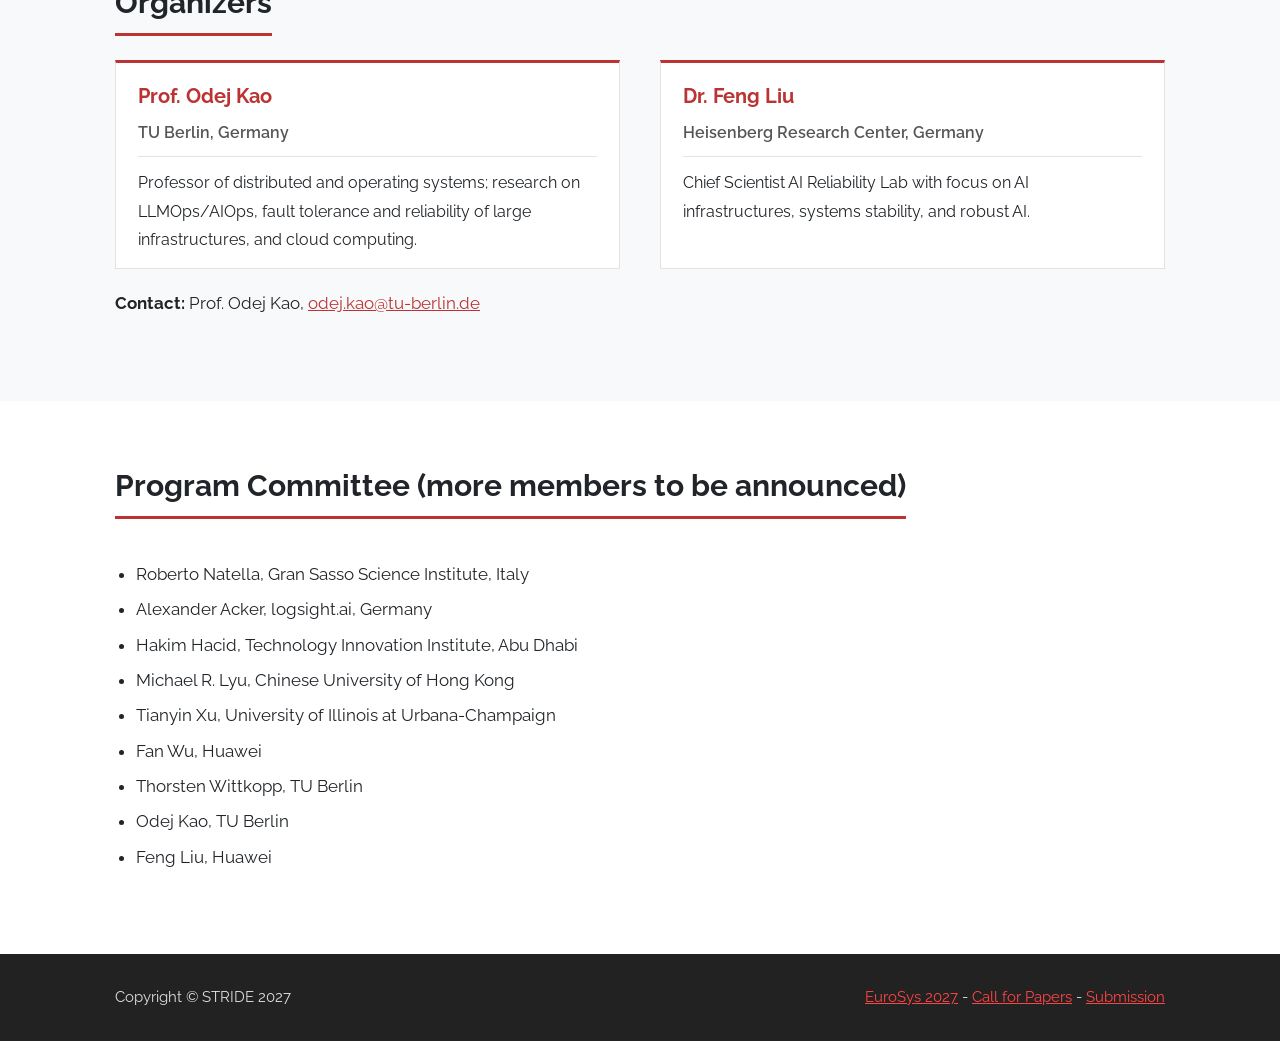
==== commit 3dd032df: "Reorder topics of interest in index.html" ====
--- a/index.html
+++ b/index.html
@@ -77,8 +77,8 @@
       <ul>
         <li>AI training and inference stability challenges</li>
         <li>Cost-effective checkpointing, localized recovery, and elastic reconfiguration</li>
+        <li>Software/hardware co-designed reliability</li>
         <li>Observability, fault localization, and root-cause analysis</li>
-        <li>Software/hardware co-designed reliability</li>
         <li>Fault explanation, mitigation of instability, and self-healing</li>
         <li>Numerical training robustness (error accumulation, convergence stability)</li>
         <li>Detection, localization, and mitigation of silent data corruption</li>
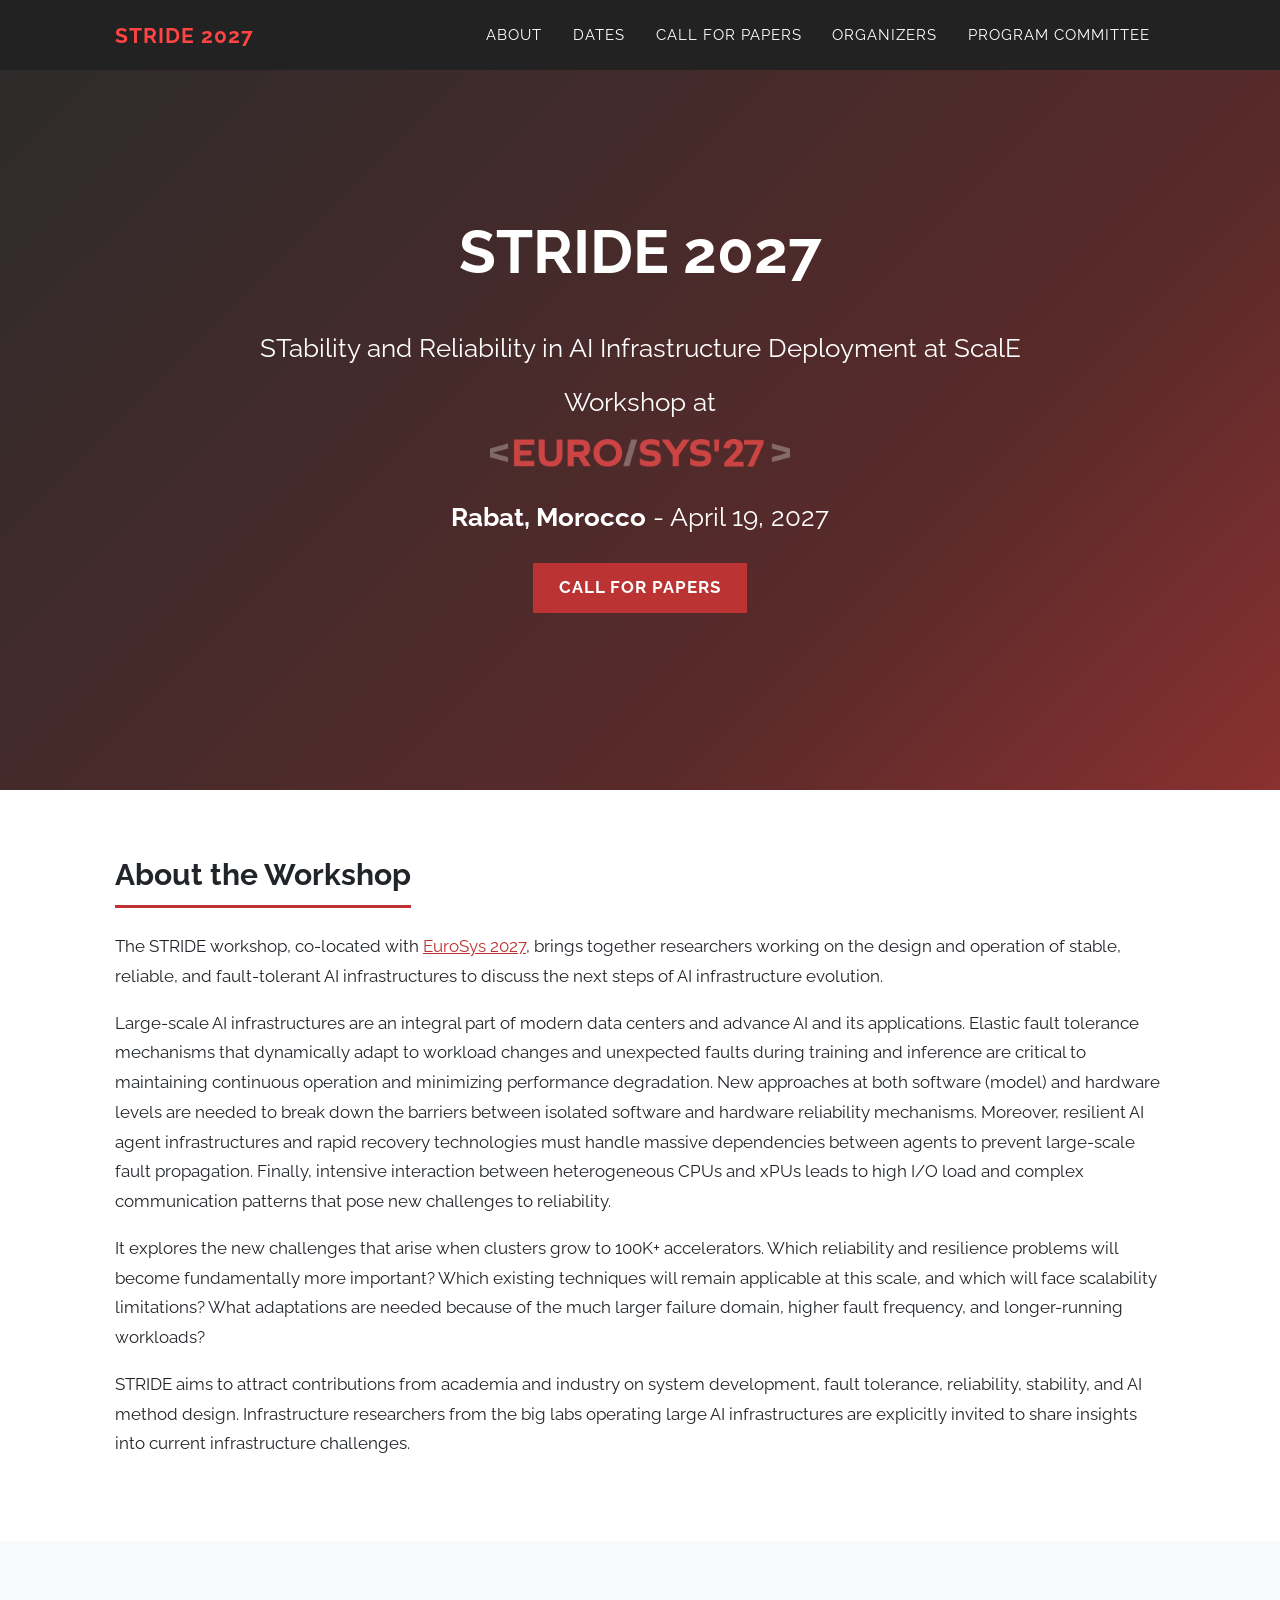
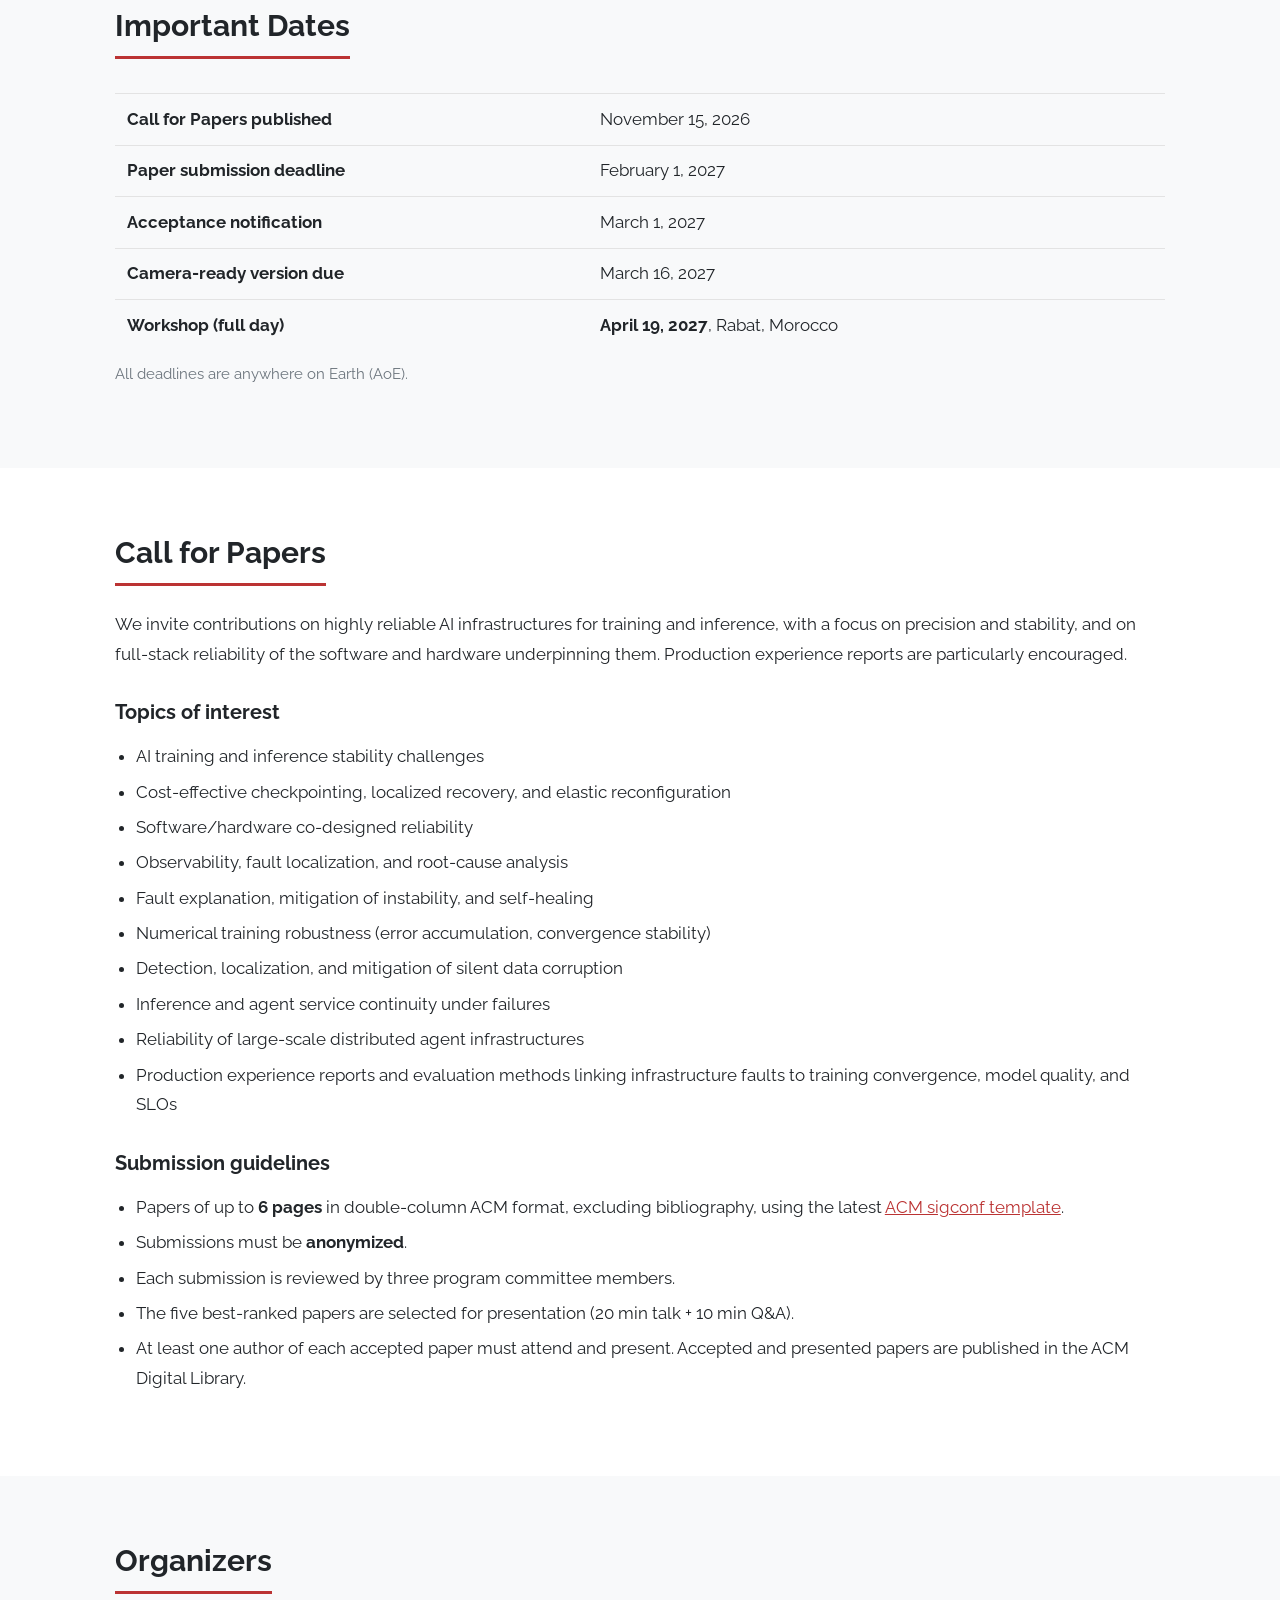
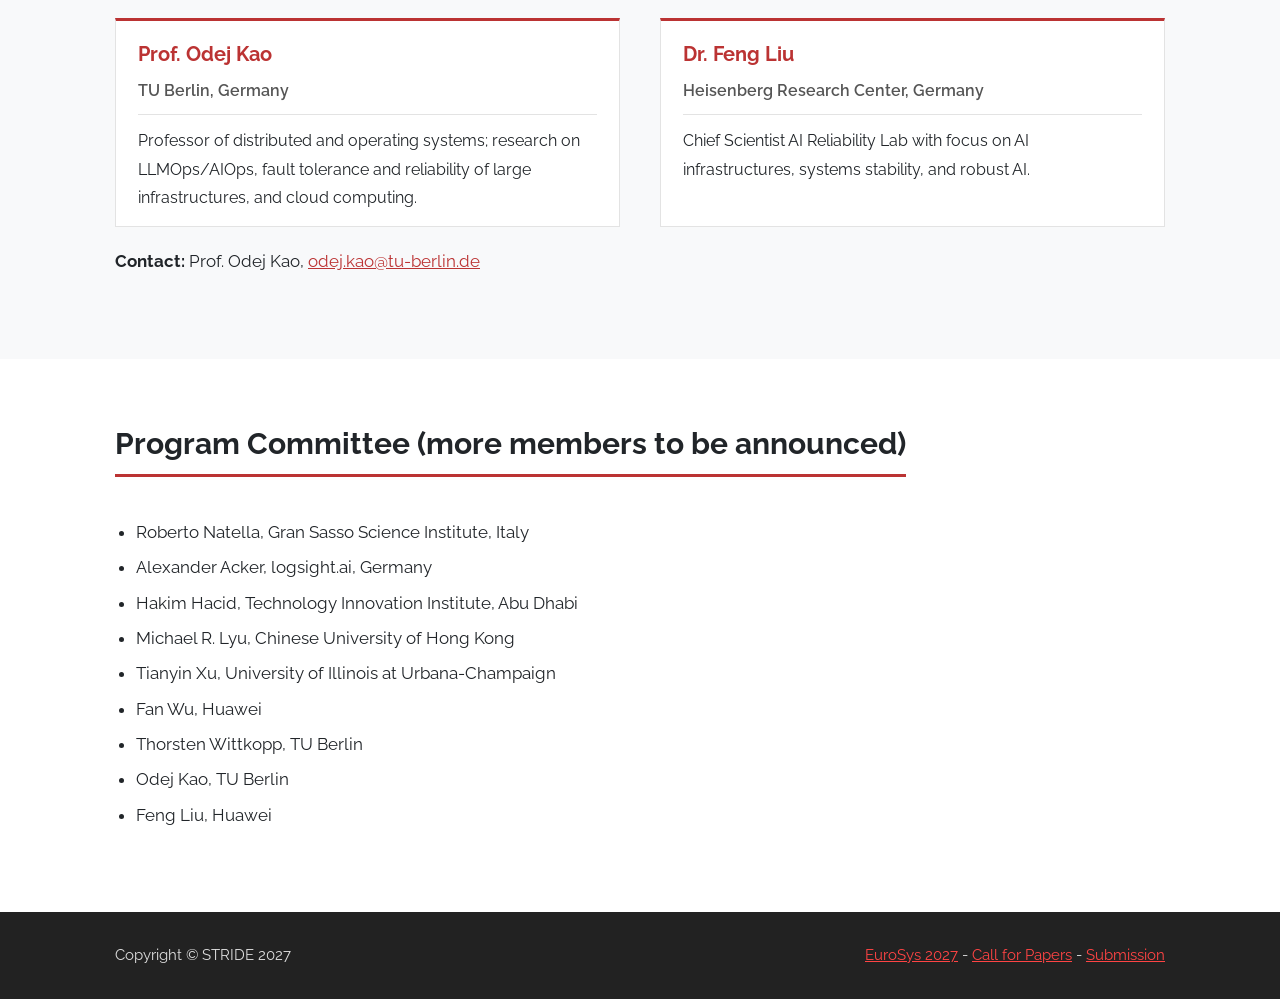
==== commit 610893fa: "Remove publication date from Call for Papers section Removed the publication date for the Call for P" ====
--- a/index.html
+++ b/index.html
@@ -71,7 +71,6 @@
   <section id="cfp">
     <div class="container">
       <h2 class="section-heading">Call for Papers</h2>
-      <p class="note">The official Call for Papers will be published on November 15, 2026.</p>
       <p>We invite contributions on highly reliable AI infrastructures for training and inference, with a focus on precision and stability, and on full-stack reliability of the software and hardware underpinning them. Production experience reports are particularly encouraged.</p>
       <h3 class="section-subheading">Topics of interest</h3>
       <ul>
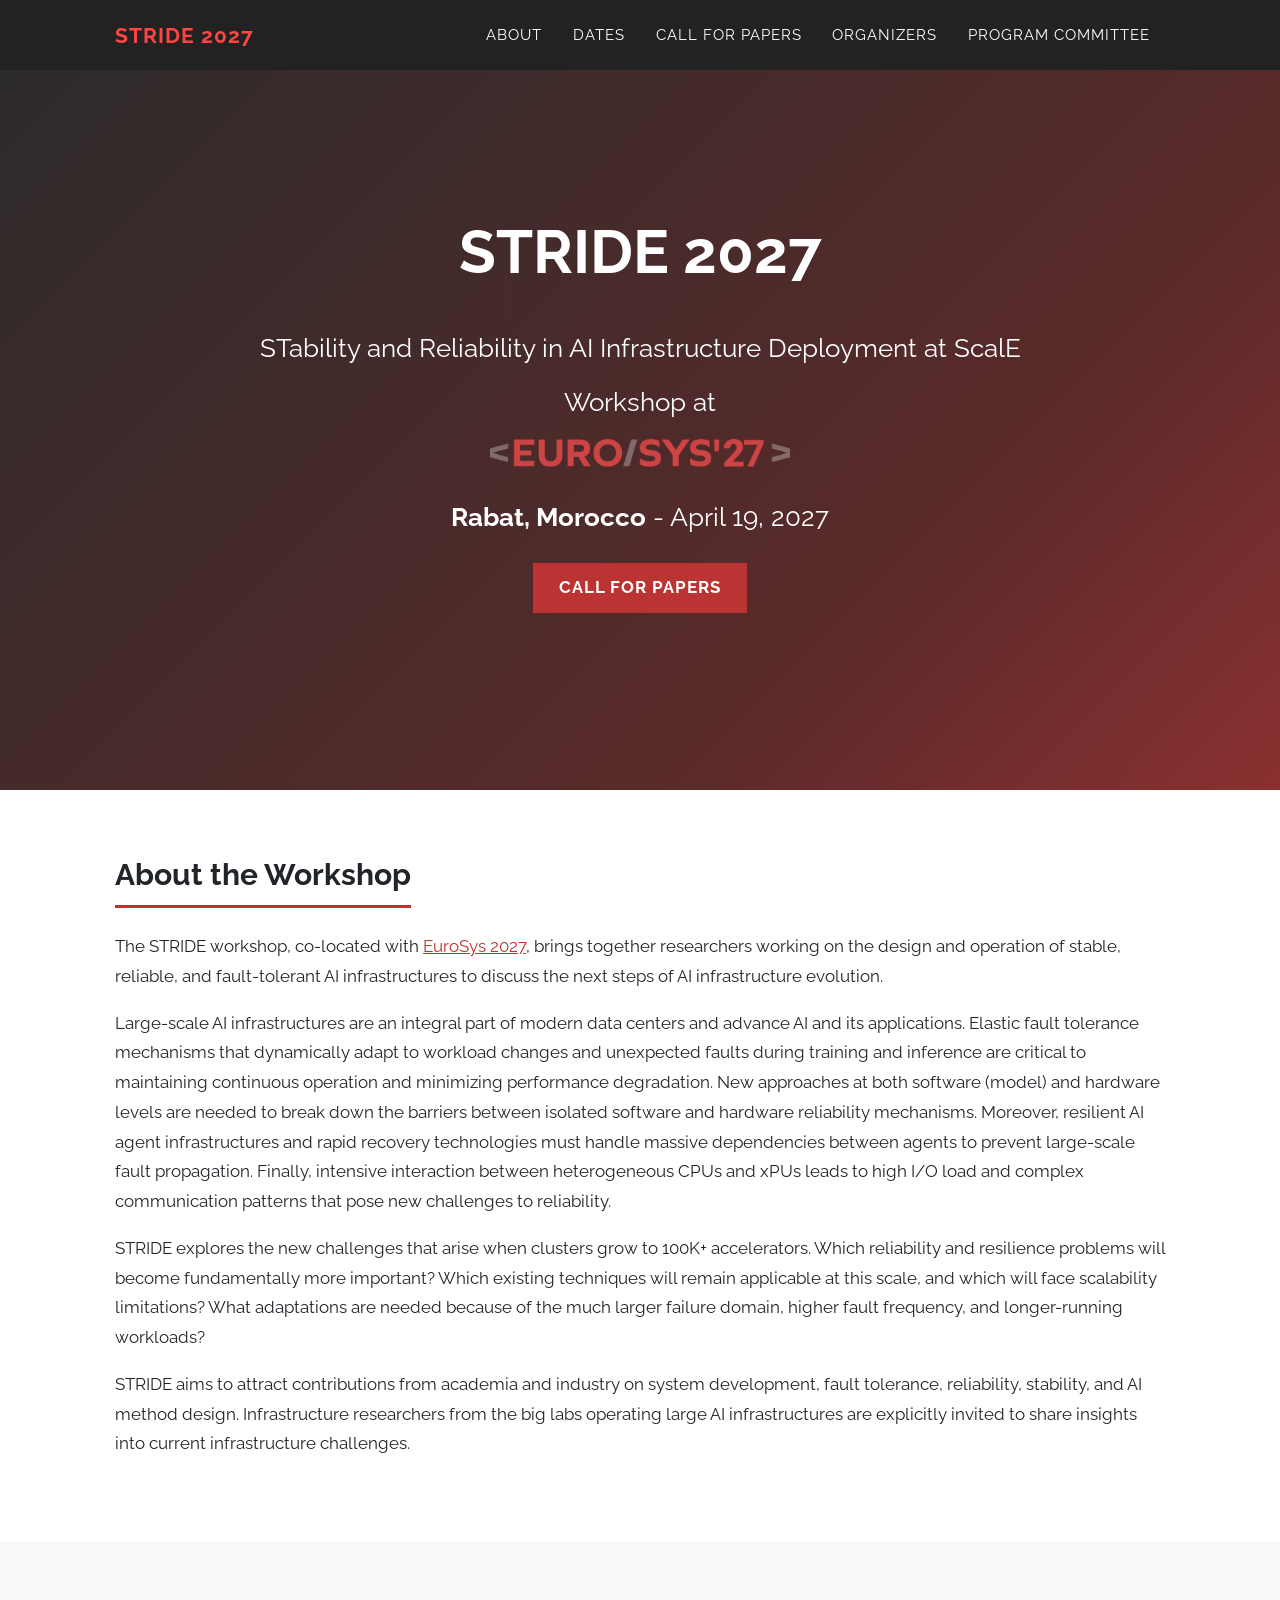
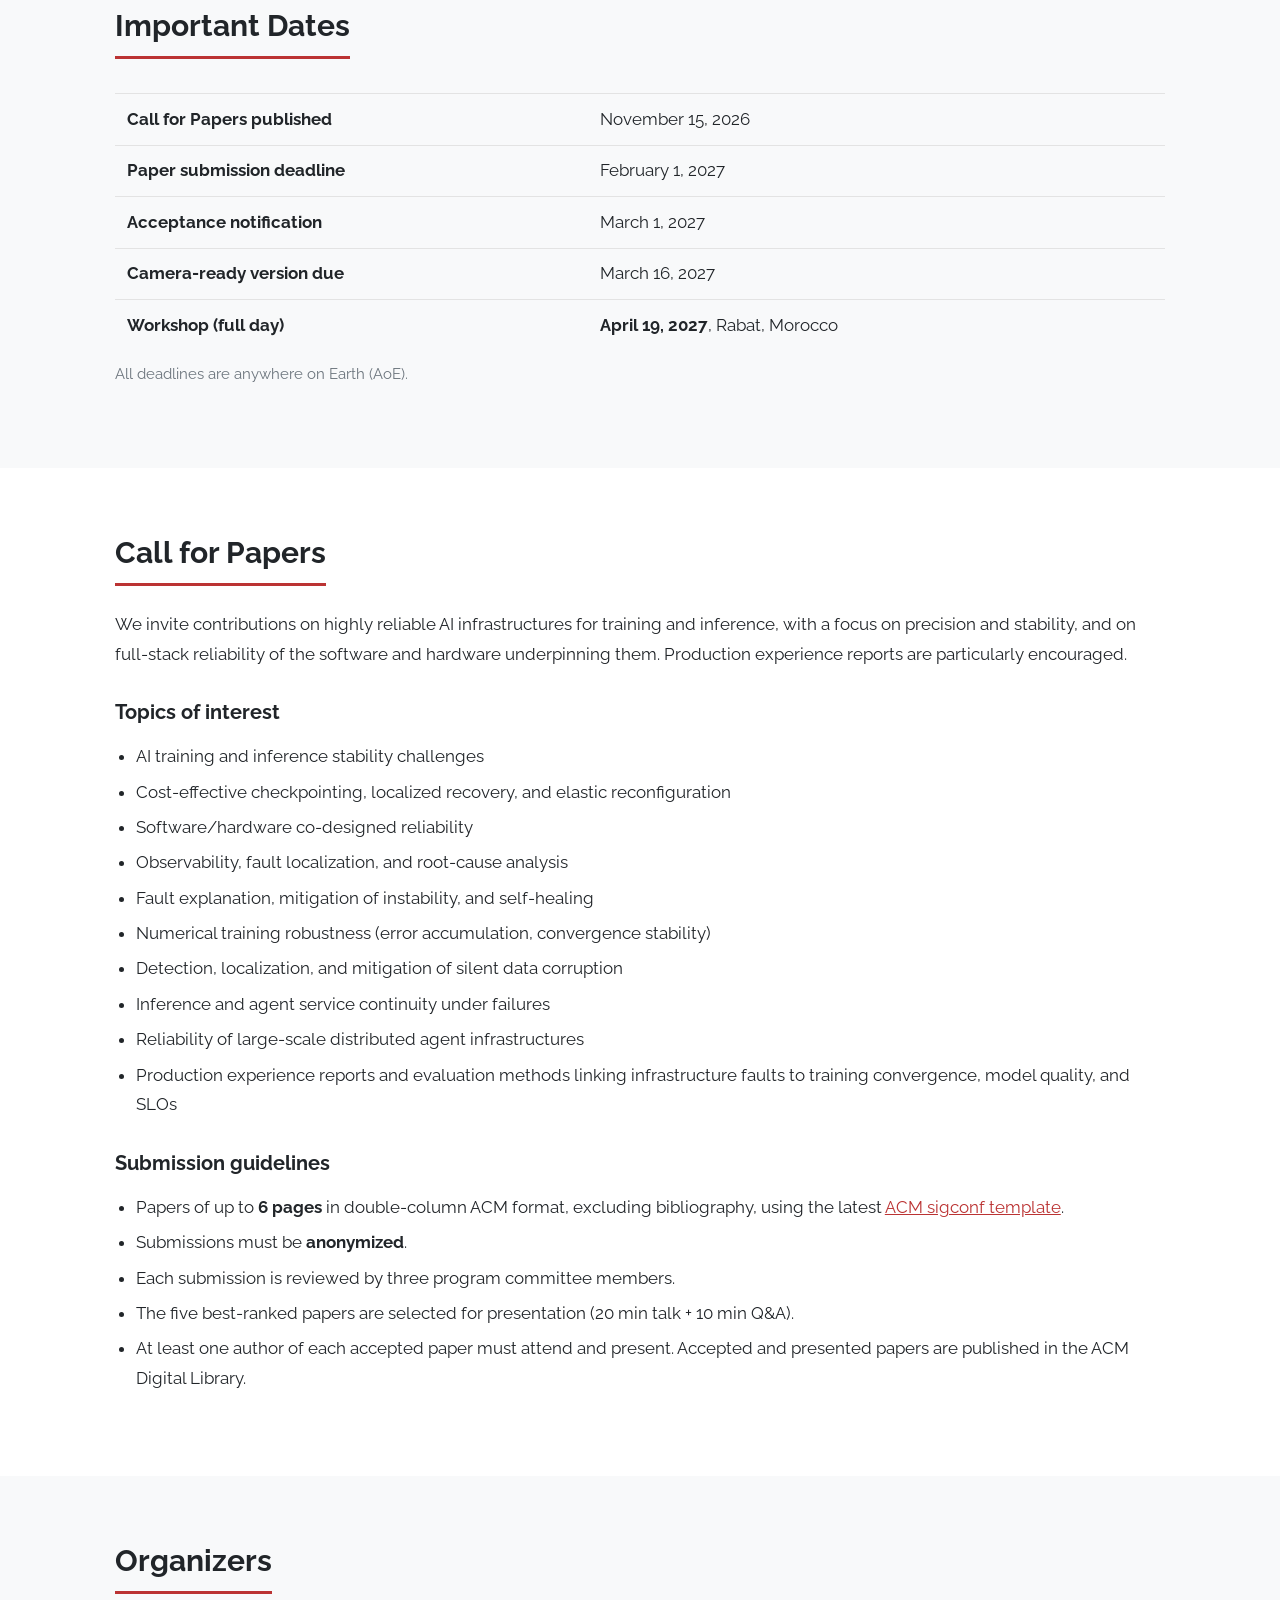
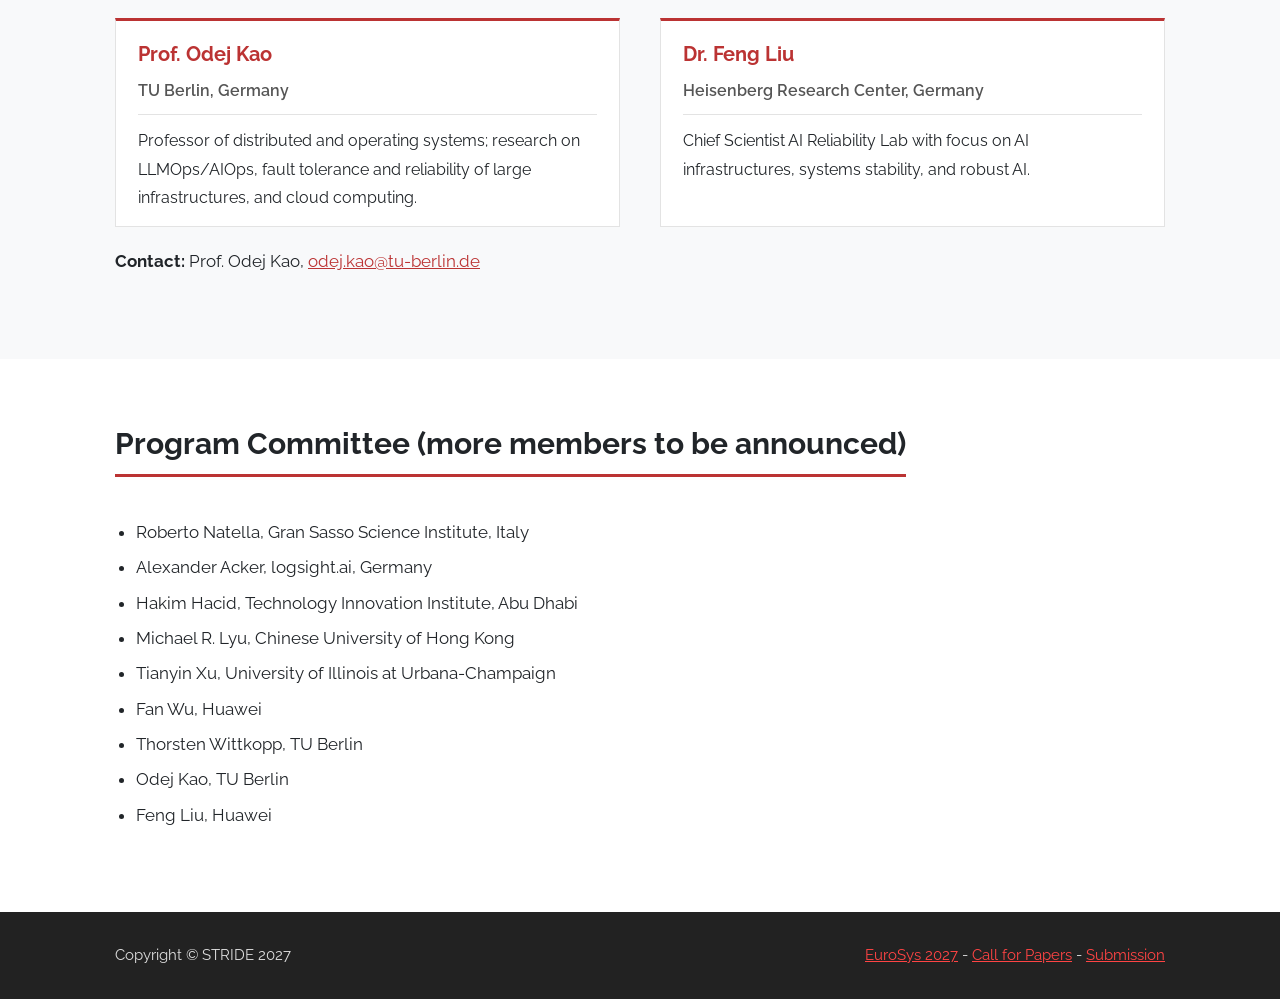
==== commit 426906c4: "Fix typo in STRIDE workshop description" ====
--- a/index.html
+++ b/index.html
@@ -49,7 +49,7 @@
       <h2 class="section-heading">About the Workshop</h2>
       <p>The STRIDE workshop, co-located with <a href="https://2027.eurosys.org/">EuroSys 2027</a>, brings together researchers working on the design and operation of stable, reliable, and fault-tolerant AI infrastructures to discuss the next steps of AI infrastructure evolution.</p>
       <p>Large-scale AI infrastructures are an integral part of modern data centers and advance AI and its applications. Elastic fault tolerance mechanisms that dynamically adapt to workload changes and unexpected faults during training and inference are critical to maintaining continuous operation and minimizing performance degradation. New approaches at both software (model) and hardware levels are needed to break down the barriers between isolated software and hardware reliability mechanisms. Moreover, resilient AI agent infrastructures and rapid recovery technologies must handle massive dependencies between agents to prevent large-scale fault propagation. Finally, intensive interaction between heterogeneous CPUs and xPUs leads to high I/O load and complex communication patterns that pose new challenges to reliability.</p>
-      <p>It explores the new challenges that arise when clusters grow to 100K+ accelerators. Which reliability and resilience problems will become fundamentally more important? Which existing techniques will remain applicable at this scale, and which will face scalability limitations? What adaptations are needed because of the much larger failure domain, higher fault frequency, and longer-running workloads?</p>
+      <p>STRIDE explores the new challenges that arise when clusters grow to 100K+ accelerators. Which reliability and resilience problems will become fundamentally more important? Which existing techniques will remain applicable at this scale, and which will face scalability limitations? What adaptations are needed because of the much larger failure domain, higher fault frequency, and longer-running workloads?</p>
       <p>STRIDE aims to attract contributions from academia and industry on system development, fault tolerance, reliability, stability, and AI method design. Infrastructure researchers from the big labs operating large AI infrastructures are explicitly invited to share insights into current infrastructure challenges.</p>
     </div>
   </section>
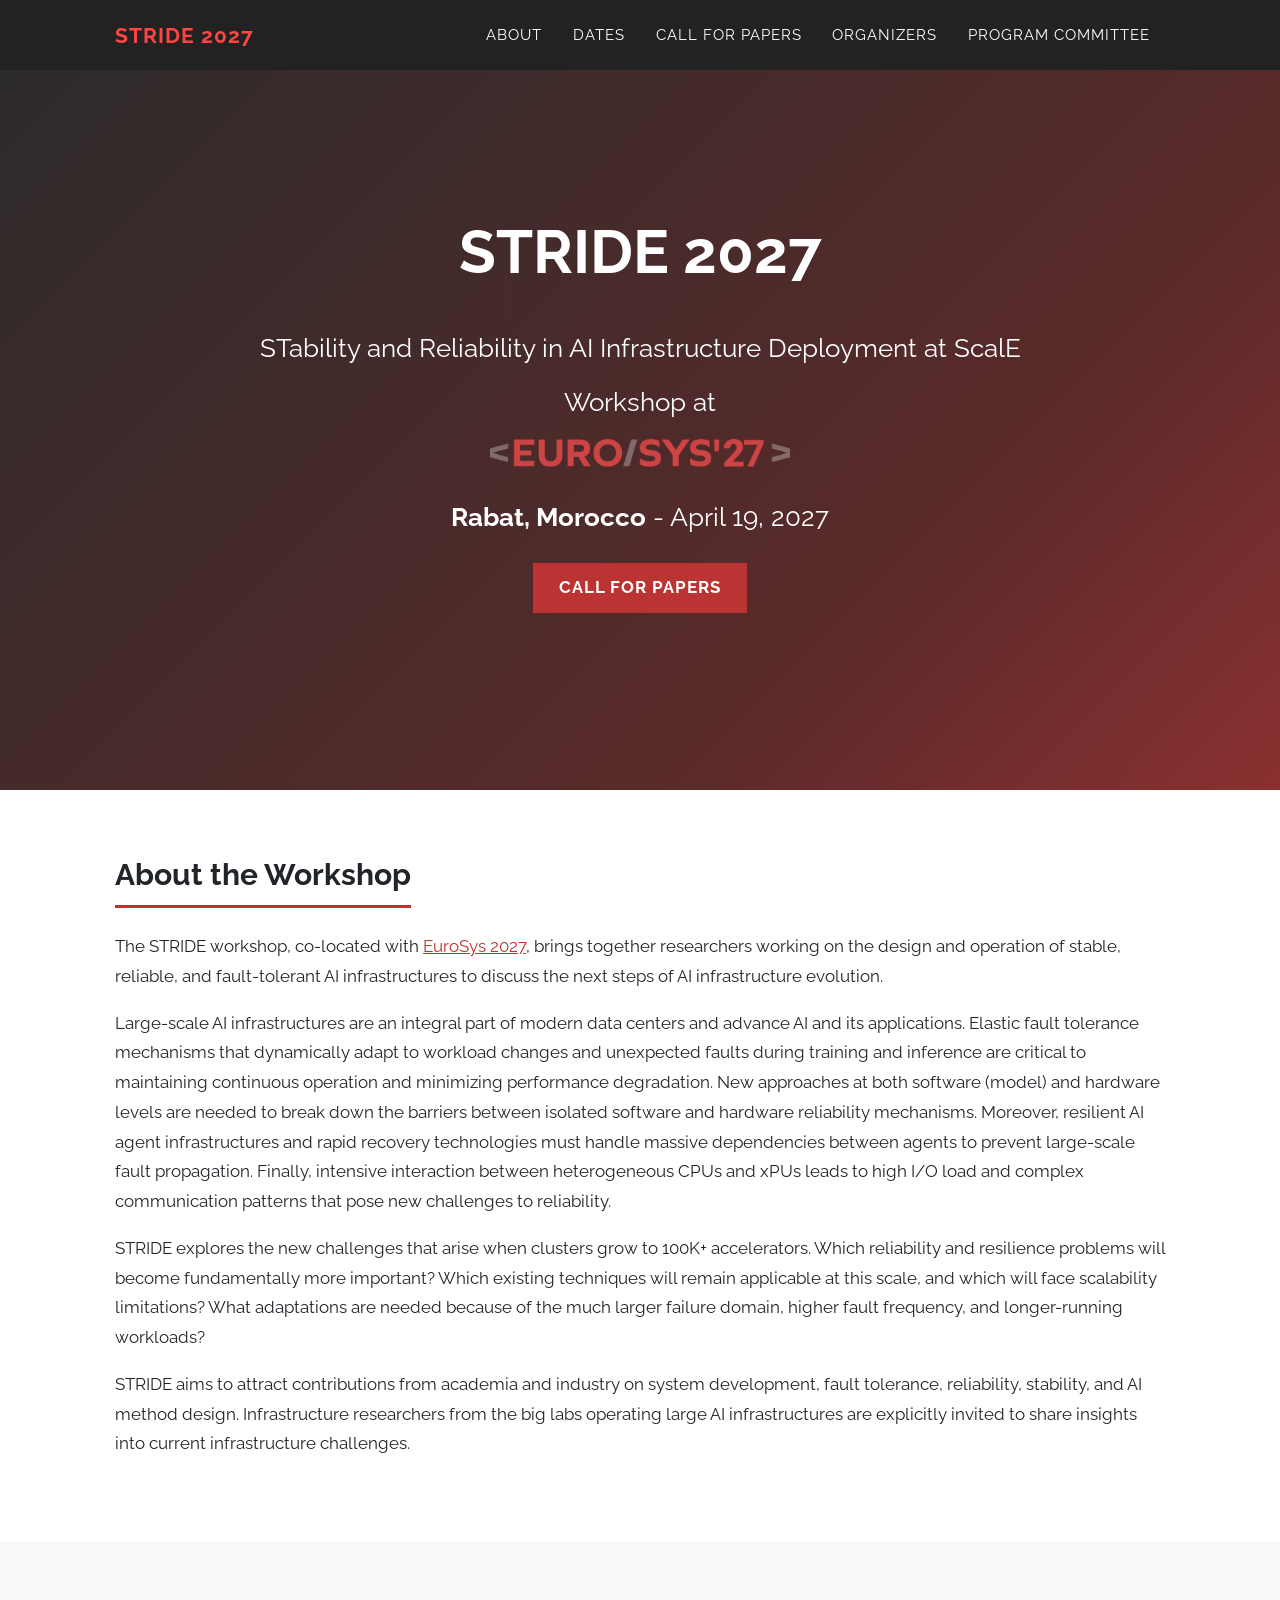
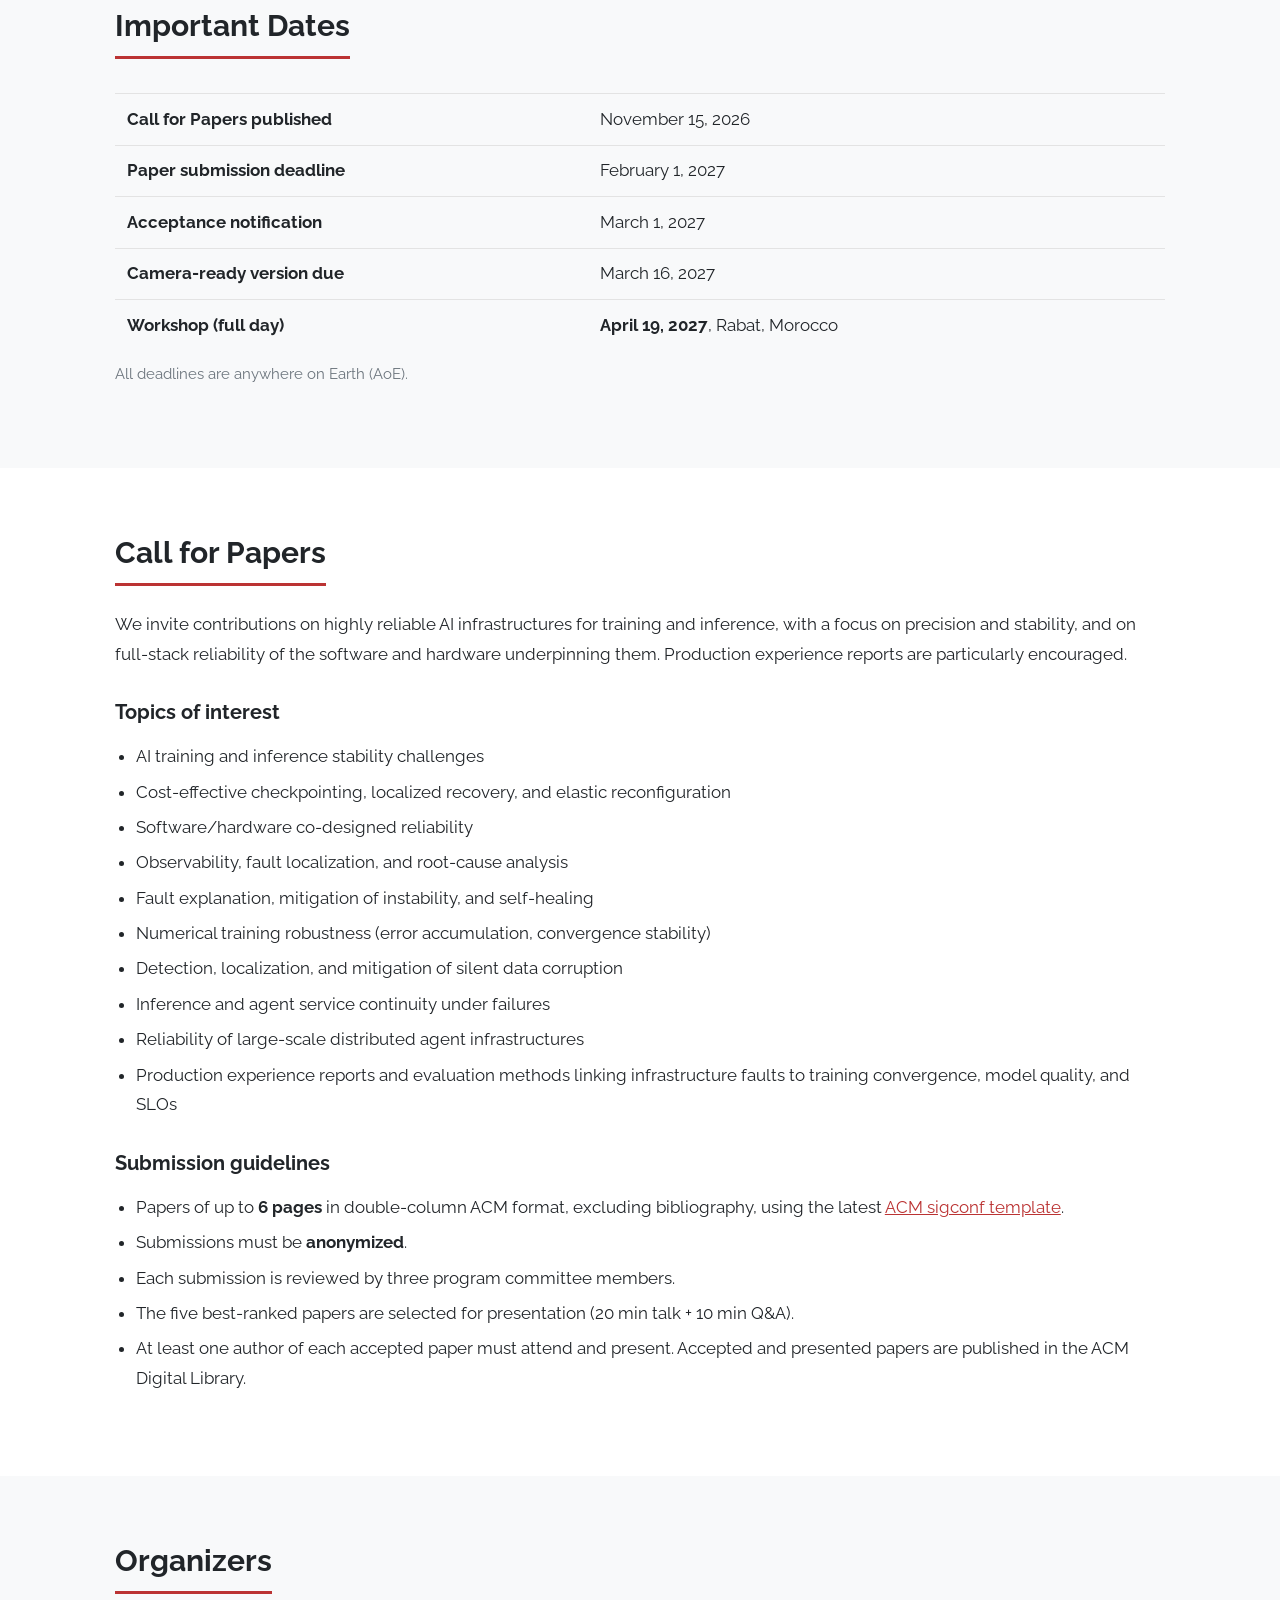
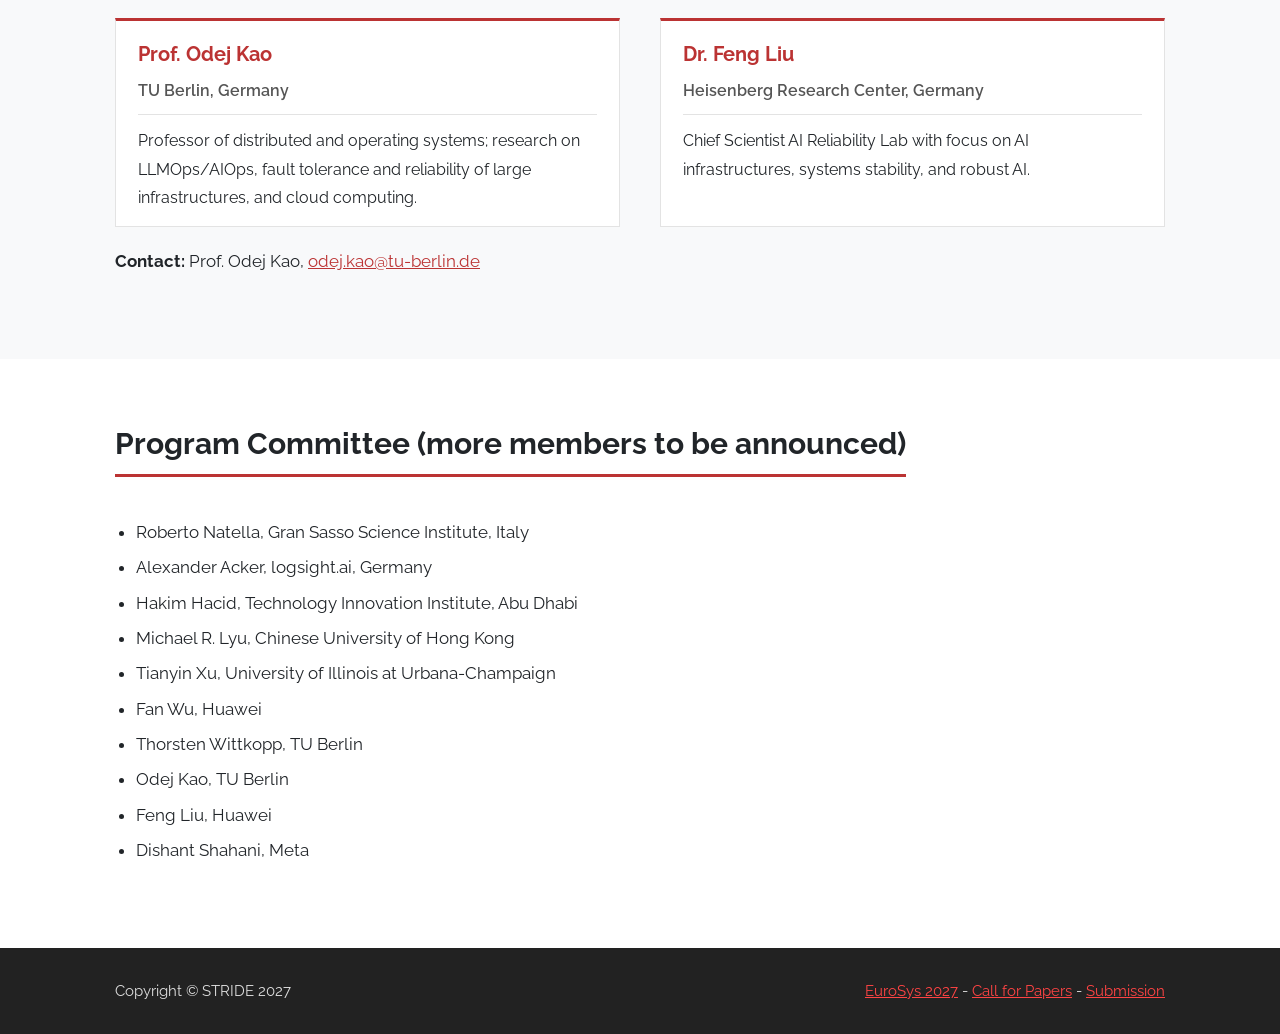
==== commit 20abf201: "Add Dishant Shahani to the list of contributors" ====
--- a/index.html
+++ b/index.html
@@ -128,6 +128,7 @@
         <li>Thorsten Wittkopp, TU Berlin</li>
         <li>Odej Kao, TU Berlin</li>
         <li>Feng Liu, Huawei</li>
+        <li>Dishant Shahani, Meta</li>
       </ul>
     </div>
   </section>
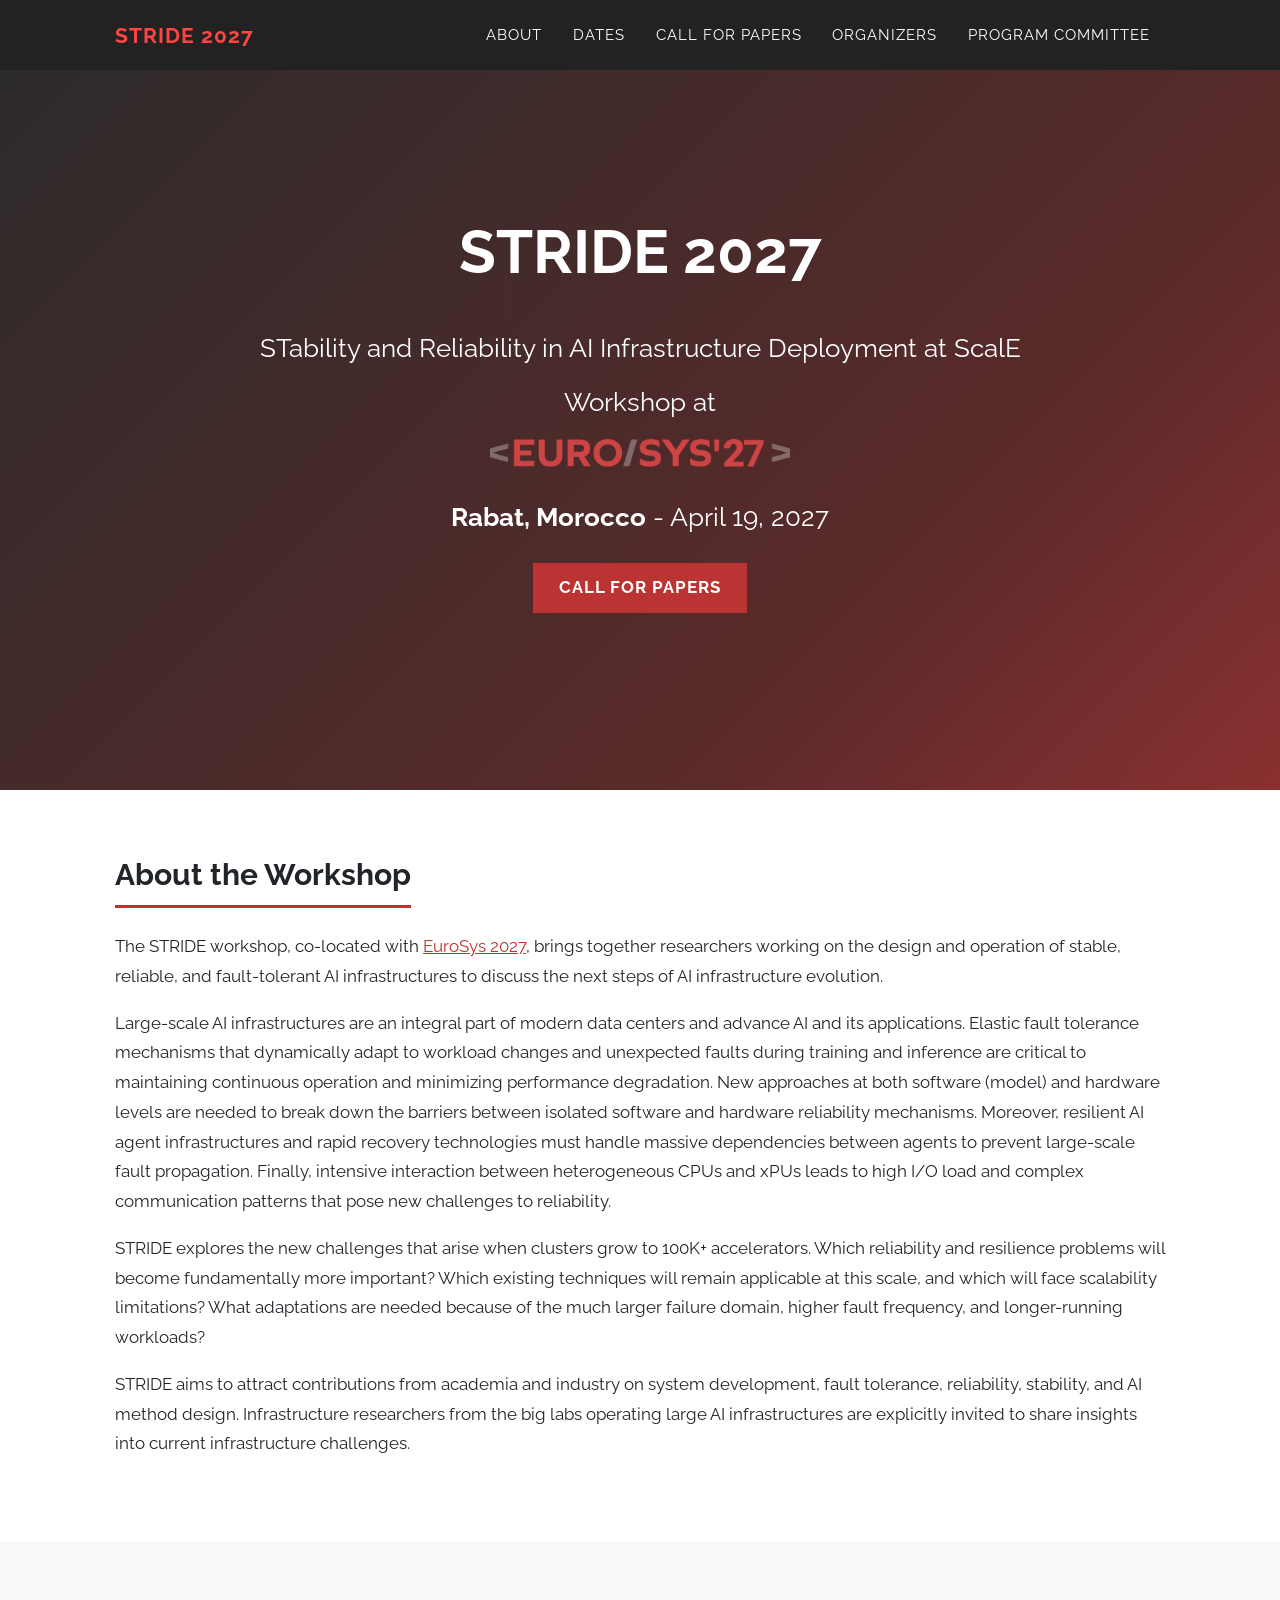
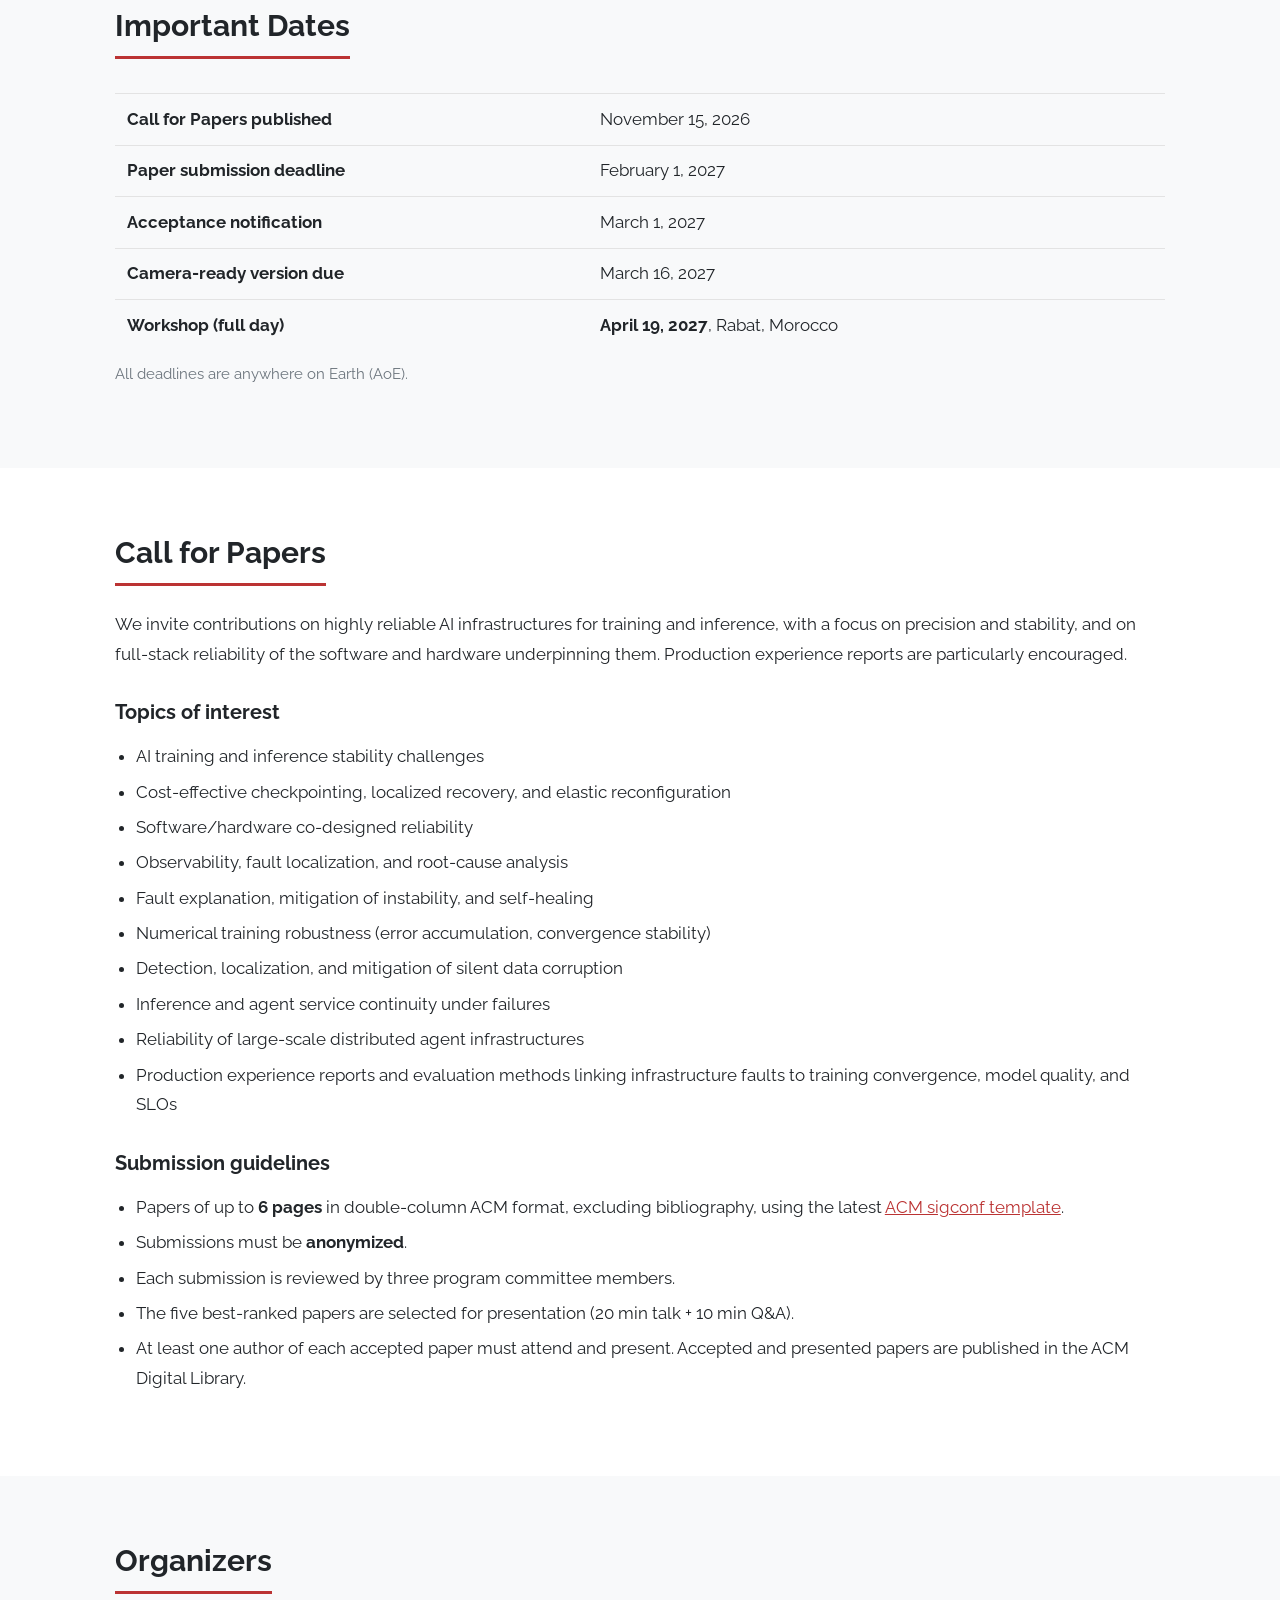
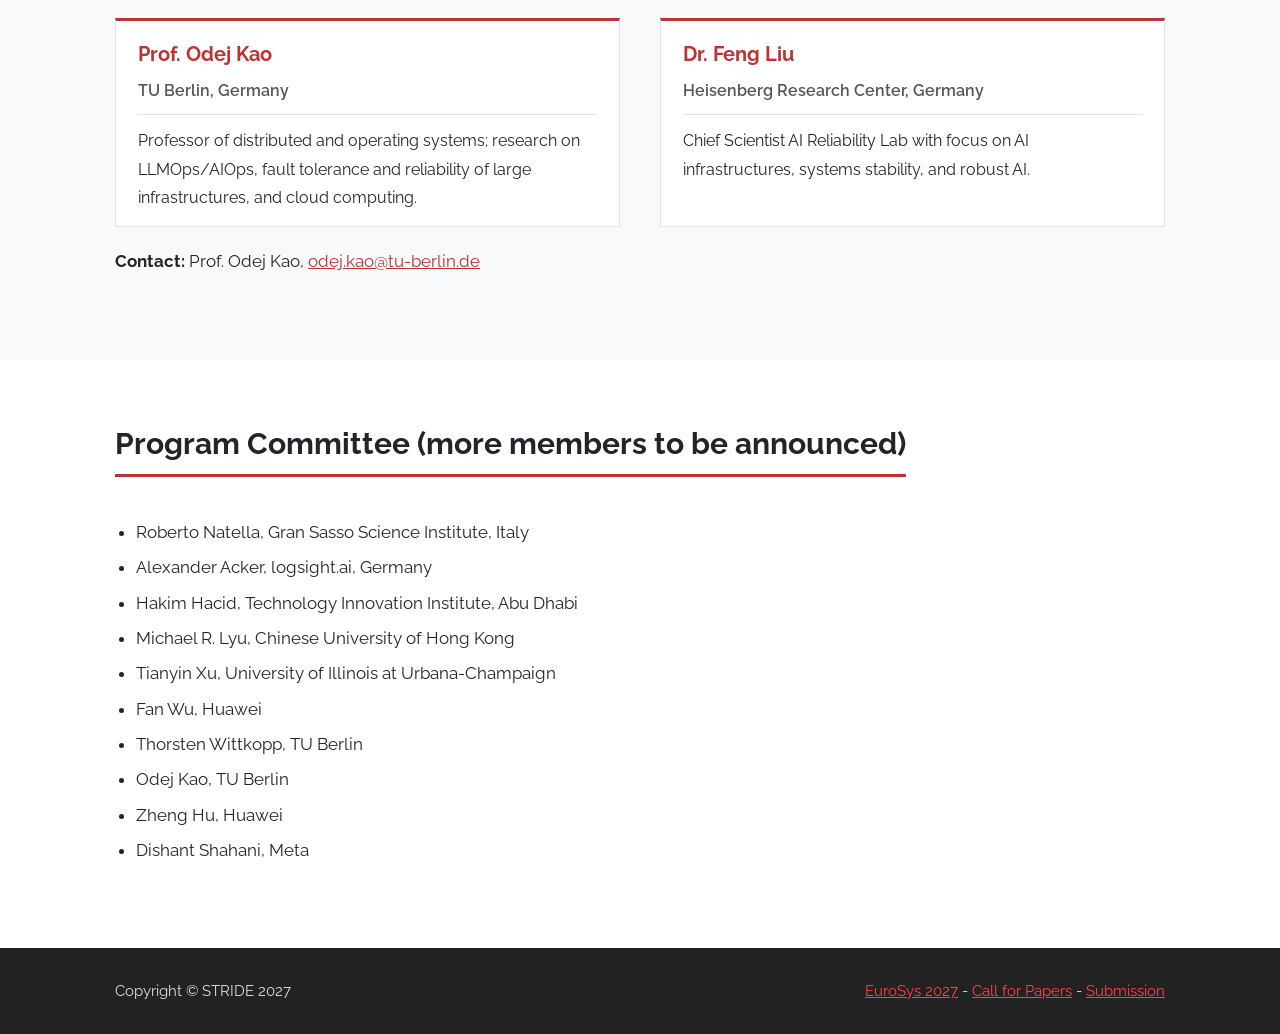
==== commit 60951fc0: "Replace Feng Liu with Zheng Hu in the list" ====
--- a/index.html
+++ b/index.html
@@ -127,7 +127,7 @@
         <li>Fan Wu, Huawei</li>
         <li>Thorsten Wittkopp, TU Berlin</li>
         <li>Odej Kao, TU Berlin</li>
-        <li>Feng Liu, Huawei</li>
+        <li>Zheng Hu, Huawei</li>
         <li>Dishant Shahani, Meta</li>
       </ul>
     </div>
